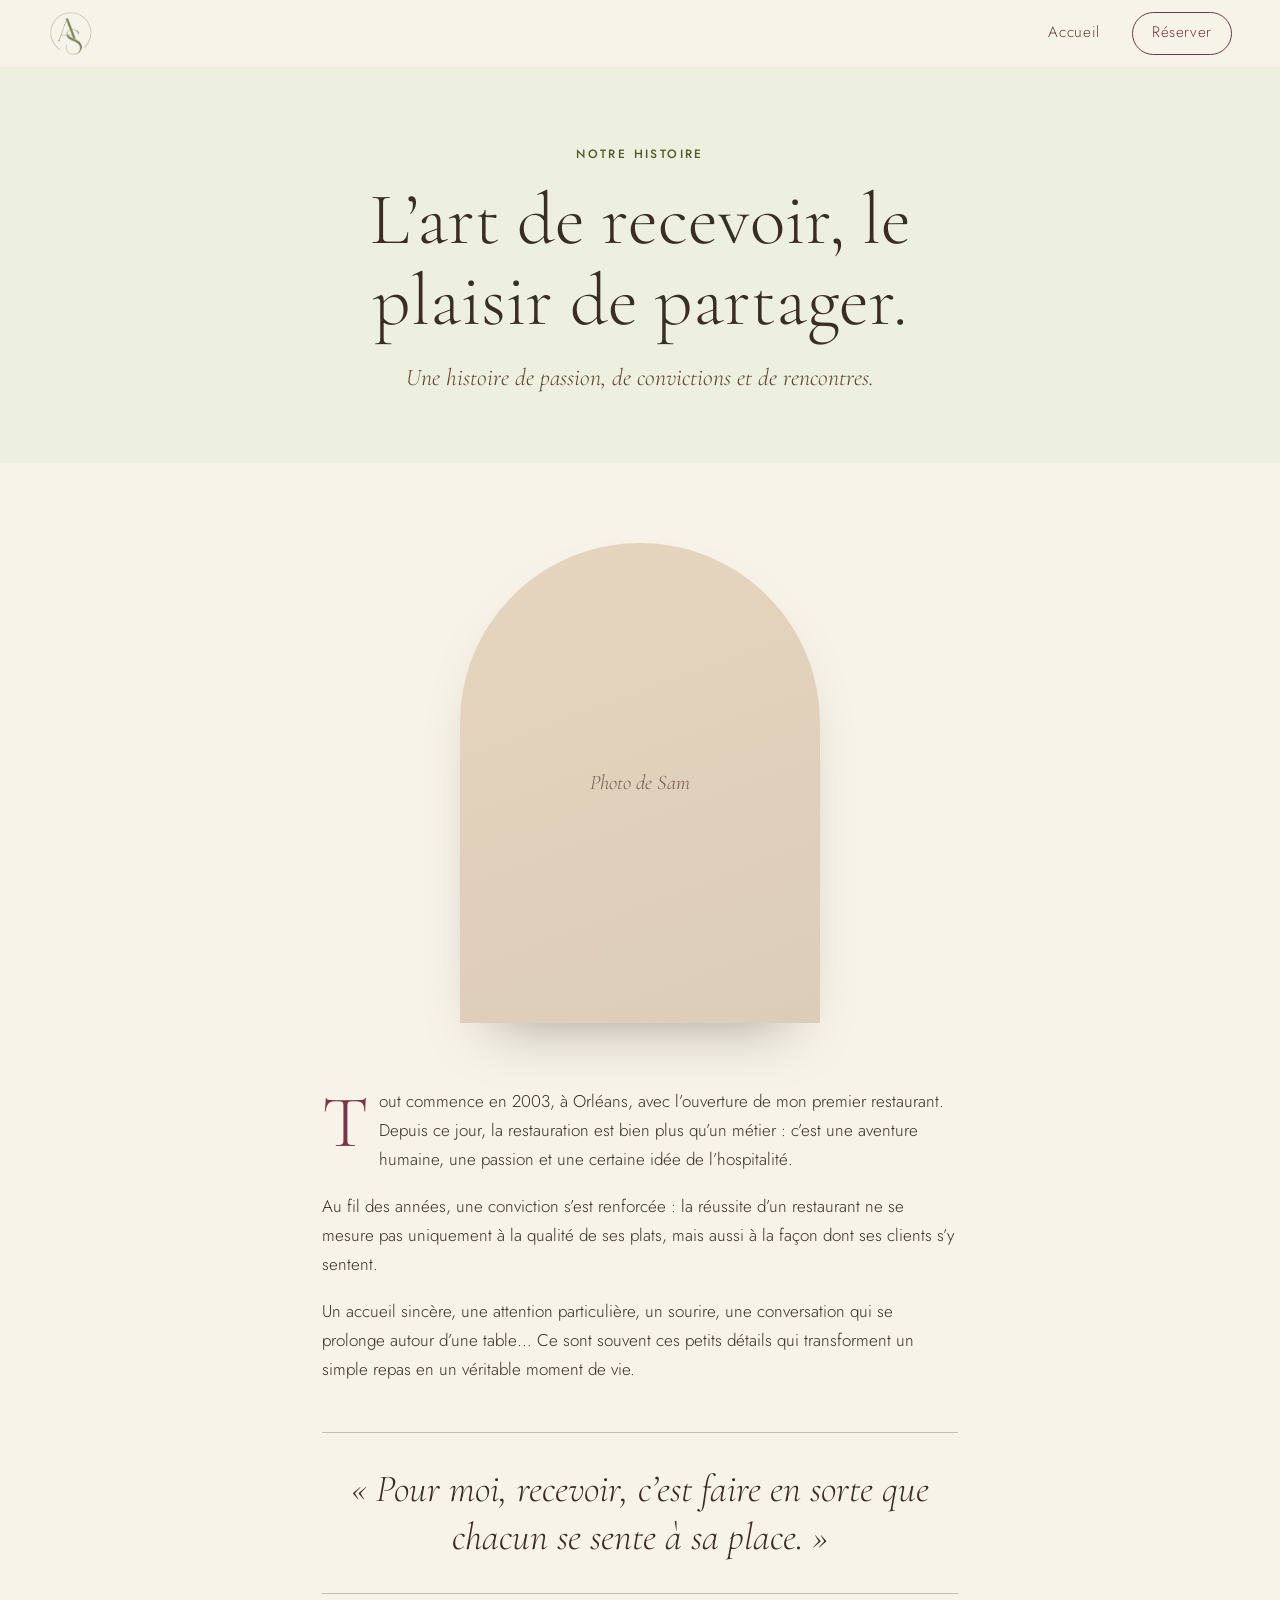
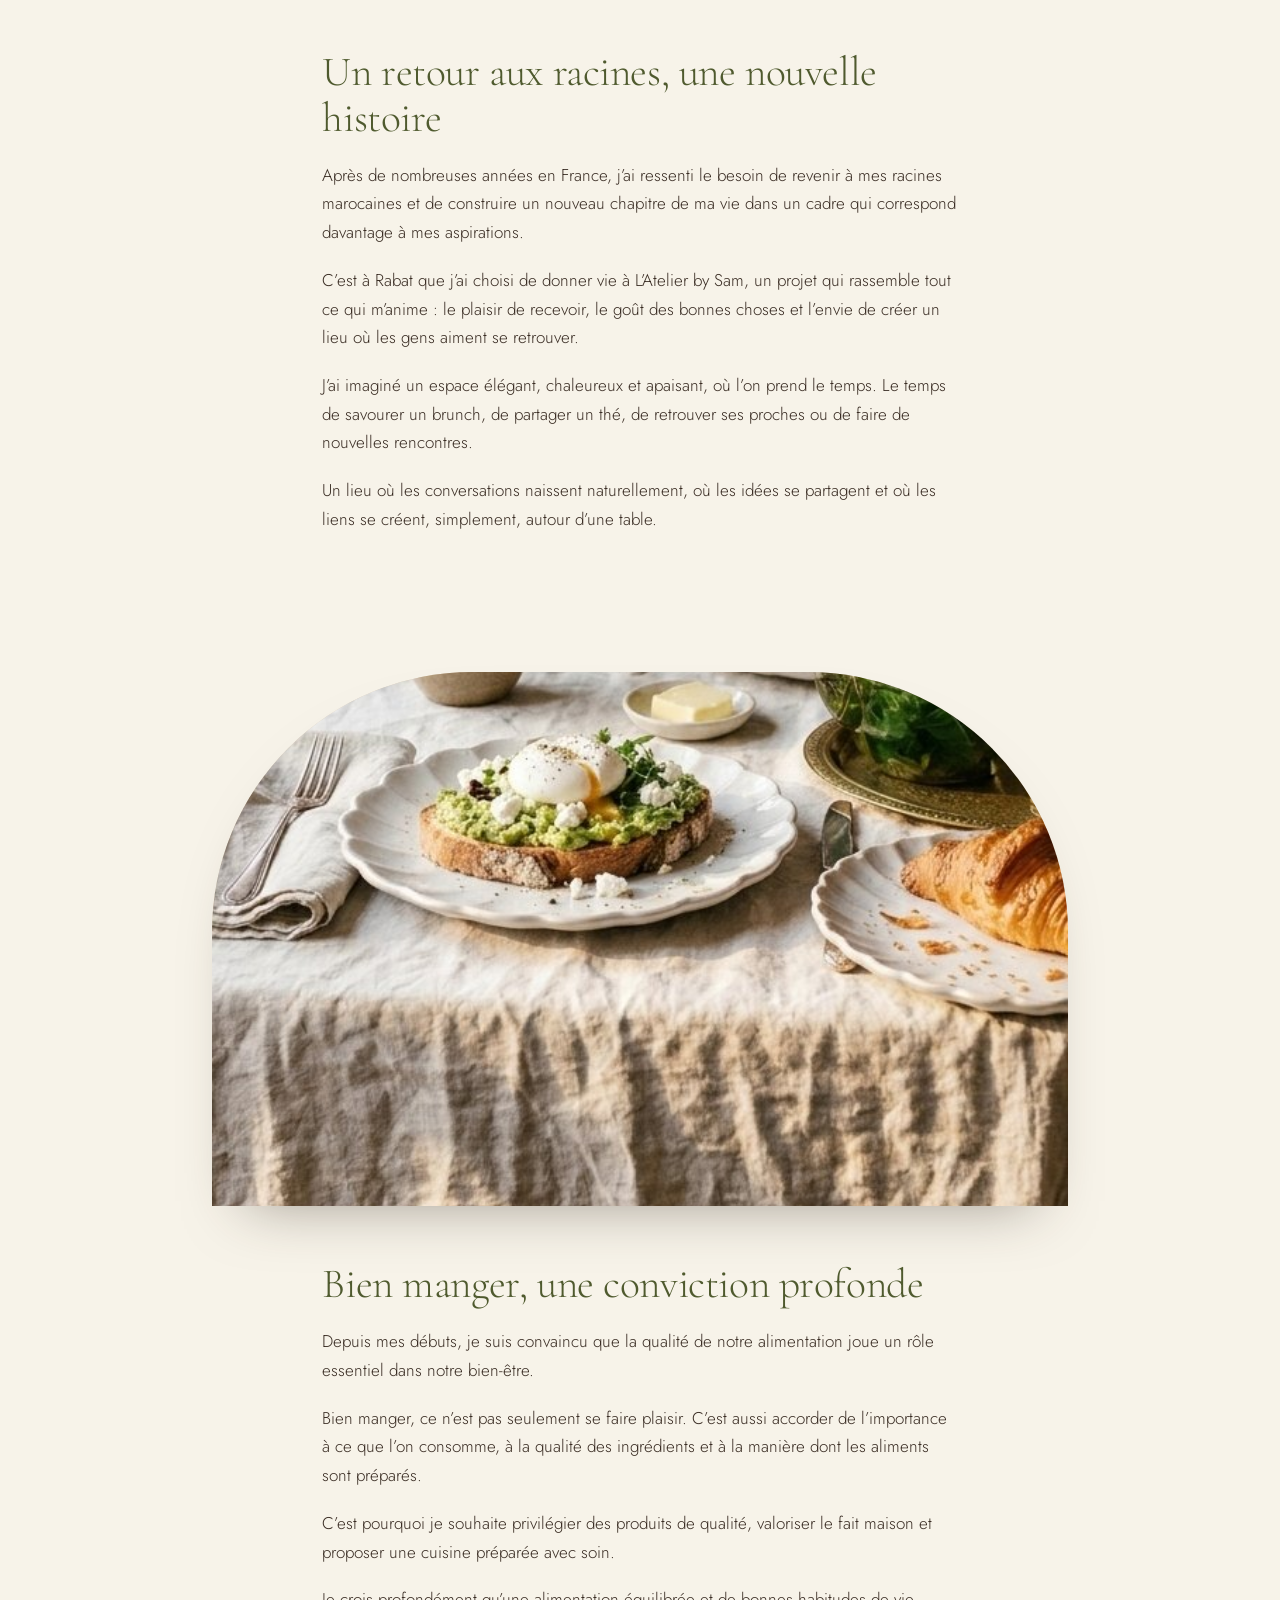
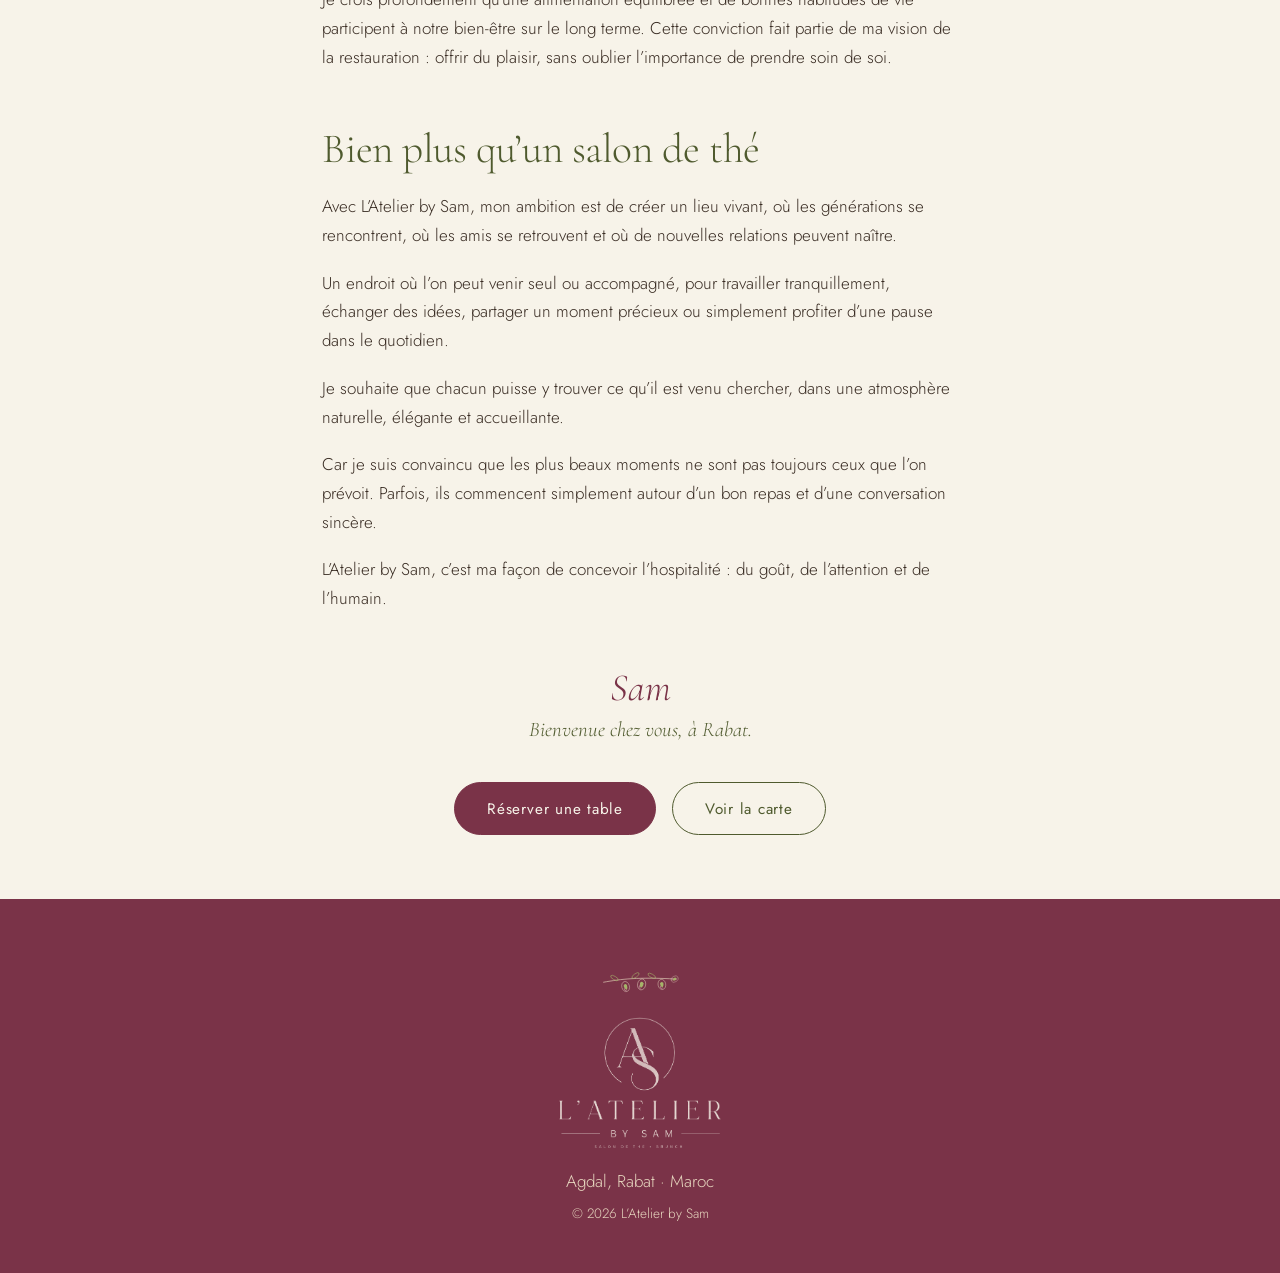
==== histoire.html @ 7dbd06d7 "Add files via upload" ====
<!DOCTYPE html>
<html lang="fr">
<head>
<meta charset="utf-8">
<meta name="viewport" content="width=device-width, initial-scale=1, viewport-fit=cover">
<meta name="theme-color" content="#F7F3E9">
<title>Notre histoire · L’Atelier by Sam, Agdal Rabat</title>
<meta name="description" content="L’histoire de Sam : de son premier restaurant à Orléans en 2003 à L’Atelier by Sam, salon de thé et brunch à Agdal, Rabat.">
<link rel="icon" href="assets/monogram.png">
<link rel="preconnect" href="https://fonts.googleapis.com">
<link rel="preconnect" href="https://fonts.gstatic.com" crossorigin>
<link href="https://fonts.googleapis.com/css2?family=Cormorant+Garamond:ital,wght@0,300;0,400;0,500;1,300;1,400&family=Jost:wght@300;400;500&display=swap" rel="stylesheet">
<link rel="stylesheet" href="css/style.css">
</head>
<body>

<header class="top">
  <a class="brand" href="index.html" aria-label="L’Atelier by Sam, accueil">
    <img src="assets/monogram.png" alt="" width="52" height="50">
  </a>
  <nav class="nav nav-simple">
    <a class="nav-back" href="index.html">Accueil</a>
    <a href="index.html#reserver" class="nav-cta">Réserver</a>
  </nav>
</header>

<main>
  <section class="h-hero">
    <p class="eyebrow">Notre histoire</p>
    <h1>L’art de recevoir, le plaisir de partager.</h1>
    <p class="lede">Une histoire de passion, de convictions et de rencontres.</p>
  </section>

  <article class="h-body">
    <figure class="sam-photo">
      <!-- Foto van Sam: upload als assets/photos/sam.jpg, dan verschijnt hij vanzelf -->
      <img src="assets/photos/sam.jpg" alt="Sam, fondateur de L’Atelier by Sam" width="600" height="800" onerror="this.remove()">
    </figure>

    <p class="drop">Tout commence en 2003, à Orléans, avec l’ouverture de mon premier restaurant. Depuis ce jour, la restauration est bien plus qu’un métier : c’est une aventure humaine, une passion et une certaine idée de l’hospitalité.</p>
    <p>Au fil des années, une conviction s’est renforcée : la réussite d’un restaurant ne se mesure pas uniquement à la qualité de ses plats, mais aussi à la façon dont ses clients s’y sentent.</p>
    <p>Un accueil sincère, une attention particulière, un sourire, une conversation qui se prolonge autour d’une table… Ce sont souvent ces petits détails qui transforment un simple repas en un véritable moment de vie.</p>

    <p class="h-pull">« Pour moi, recevoir, c’est faire en sorte que chacun se sente à sa place. »</p>

    <h2>Un retour aux racines, une nouvelle histoire</h2>
    <p>Après de nombreuses années en France, j’ai ressenti le besoin de revenir à mes racines marocaines et de construire un nouveau chapitre de ma vie dans un cadre qui correspond davantage à mes aspirations.</p>
    <p>C’est à Rabat que j’ai choisi de donner vie à L’Atelier by Sam, un projet qui rassemble tout ce qui m’anime : le plaisir de recevoir, le goût des bonnes choses et l’envie de créer un lieu où les gens aiment se retrouver.</p>
    <p>J’ai imaginé un espace élégant, chaleureux et apaisant, où l’on prend le temps. Le temps de savourer un brunch, de partager un thé, de retrouver ses proches ou de faire de nouvelles rencontres.</p>
    <p>Un lieu où les conversations naissent naturellement, où les idées se partagent et où les liens se créent, simplement, autour d’une table.</p>
  </article>

  <figure class="h-wide">
    <div class="gp-arch"><img src="assets/photos/salle.jpg" alt="La salle de L’Atelier by Sam" width="1200" height="750" loading="lazy"></div>
  </figure>

  <article class="h-body" style="padding-top:0">
    <h2 style="margin-top:0">Bien manger, une conviction profonde</h2>
    <p>Depuis mes débuts, je suis convaincu que la qualité de notre alimentation joue un rôle essentiel dans notre bien-être.</p>
    <p>Bien manger, ce n’est pas seulement se faire plaisir. C’est aussi accorder de l’importance à ce que l’on consomme, à la qualité des ingrédients et à la manière dont les aliments sont préparés.</p>
    <p>C’est pourquoi je souhaite privilégier des produits de qualité, valoriser le fait maison et proposer une cuisine préparée avec soin.</p>
    <p>Je crois profondément qu’une alimentation équilibrée et de bonnes habitudes de vie participent à notre bien-être sur le long terme. Cette conviction fait partie de ma vision de la restauration : offrir du plaisir, sans oublier l’importance de prendre soin de soi.</p>

    <h2>Bien plus qu’un salon de thé</h2>
    <p>Avec L’Atelier by Sam, mon ambition est de créer un lieu vivant, où les générations se rencontrent, où les amis se retrouvent et où de nouvelles relations peuvent naître.</p>
    <p>Un endroit où l’on peut venir seul ou accompagné, pour travailler tranquillement, échanger des idées, partager un moment précieux ou simplement profiter d’une pause dans le quotidien.</p>
    <p>Je souhaite que chacun puisse y trouver ce qu’il est venu chercher, dans une atmosphère naturelle, élégante et accueillante.</p>
    <p>Car je suis convaincu que les plus beaux moments ne sont pas toujours ceux que l’on prévoit. Parfois, ils commencent simplement autour d’un bon repas et d’une conversation sincère.</p>
    <p>L’Atelier by Sam, c’est ma façon de concevoir l’hospitalité : du goût, de l’attention et de l’humain.</p>

    <div class="h-end">
      <p class="sign">Sam</p>
      <p class="welcome">Bienvenue chez vous, à Rabat.</p>
      <div class="actions">
        <a class="btn btn-solid" href="index.html#reserver">Réserver une table</a>
        <a class="btn btn-line" href="index.html#carte">Voir la carte</a>
      </div>
    </div>
  </article>
</main>

<footer>
  <img class="spr" src="assets/deco/noten-licht.svg" alt="" aria-hidden="true" width="90" height="34">
  <img src="assets/logo-light.png" alt="L’Atelier by Sam" width="200" height="159">
  <p>Agdal, Rabat · Maroc</p>
  <p class="small">© 2026 L’Atelier by Sam</p>
</footer>

</body>
</html>
---- css/style.css ----
/* ===== Kleuren: pas hier aan zodra Sam zijn kleuren doorgeeft ===== */
:root{
  --cream:#F7F3E9;        /* achtergrond */
  --sand:#E6D5BE;         /* tweede vlak */
  --mist:#EEF0DF;         /* zachte pistache-tint (arcade, galerij) */
  --pistache:#A6B36A;     /* accent: lijnen, ringen */
  --pistache-l:#C9D1A0;
  --olive:#4F5A2E;        /* donker groen: knoppen, reservering */
  --plum:#7A3348;         /* prijzen en kleine accenten */
  --taupe:#5E4030;        /* noyer: secundaire tekst */
  --espresso:#3A2D24;     /* tekst */
  --sage:#8E9A5B;
  --line:rgba(110,122,64,.4);
  --serif:"Cormorant Garamond","Cormorant",Georgia,serif;
  --sans:"Jost","Helvetica Neue",Arial,sans-serif;
}
*{box-sizing:border-box;margin:0;padding:0}
html{scroll-behavior:smooth;scroll-padding-top:84px}
body{background:var(--cream);color:var(--espresso);font-family:var(--sans);font-weight:300;font-size:1.0625rem;line-height:1.7}
img{max-width:100%;height:auto;display:block}
a{color:inherit}
h1,h2,h3{font-family:var(--serif);font-weight:300;line-height:1.1;color:var(--espresso)}
h2{font-size:clamp(2.2rem,5vw,3.6rem);margin-bottom:1.2rem;letter-spacing:-.01em}
h3{font-size:1.9rem;font-weight:400;color:var(--olive);margin-bottom:1rem}
p{max-width:58ch}
:focus-visible{outline:2px solid var(--olive);outline-offset:3px}

/* Header */
.top{position:fixed;inset:0 0 auto 0;z-index:20;display:flex;align-items:center;justify-content:space-between;padding:.7rem clamp(1.2rem,4vw,3rem);background:rgba(247,243,233,.92);backdrop-filter:blur(8px)}
.brand{border-radius:50%;display:block}
.brand img{width:46px;height:auto}
.brand:focus-visible{outline-offset:2px}
.brand:focus:not(:focus-visible){outline:none}
.nav{display:flex;gap:2rem;align-items:center;font-size:.95rem;letter-spacing:.04em}
.nav a{text-decoration:none;padding:.3rem 0;border-bottom:1px solid transparent;transition:border-color .2s}
.nav a:hover{border-color:var(--pistache)}
.nav .nav-cta{color:var(--plum);border:1px solid var(--plum);padding:.45rem 1.2rem;border-radius:999px}
.nav .nav-cta:hover{background:var(--plum);color:var(--cream)}
.burger{display:none;background:none;border:0;width:40px;height:40px;position:relative;cursor:pointer}
.burger span{position:absolute;left:8px;right:8px;height:1px;background:var(--espresso);transition:transform .25s}
.burger span:first-child{top:15px}.burger span:last-child{top:24px}
.burger[aria-expanded="true"] span:first-child{transform:translateY(4.5px) rotate(45deg)}
.burger[aria-expanded="true"] span:last-child{transform:translateY(-4.5px) rotate(-45deg)}

/* Arch frames: échos du cercle du logo */
.arch{border-radius:999px 999px 0 0;overflow:hidden}
.ph{width:100%;height:100%;min-height:100%;background:linear-gradient(160deg,var(--sand),#DCCDB9);display:grid;place-items:center;position:relative}
.ph::after{content:attr(data-label);font-family:var(--serif);font-style:italic;color:var(--taupe);font-size:1.2rem;opacity:.8}
.arch img,.arch video,.g img{width:100%;height:100%;object-fit:cover}

/* Hero: le raam s'ouvre au scroll */
.sr{position:absolute;width:1px;height:1px;overflow:hidden;clip:rect(0 0 0 0);white-space:nowrap}
.reveal{height:260svh;position:relative}
.stick{--aw:min(44vw,520px);--ah:76svh;position:sticky;top:0;height:100svh;overflow:hidden;background:radial-gradient(circle at 50% 52%,#F5F4E6 0%,#E6EBCF 78%)}
.w{font-family:var(--serif);font-weight:300;font-size:min(24vw,40svh);line-height:1;letter-spacing:-.02em;white-space:nowrap;position:absolute;left:50%;top:50%;transform:translate(-50%,-50%)}
.w.back{color:var(--olive);z-index:1}
.w.front{color:var(--cream);z-index:2}
.gate{position:absolute;left:50%;top:50%;width:var(--aw);height:var(--ah);transform:translate(-50%,-50%);border-radius:999px 999px 0 0;overflow:hidden;z-index:2;box-shadow:0 40px 80px -40px rgba(58,45,36,.55);background:var(--sand);animation:openArch 1.5s cubic-bezier(.2,.7,.2,1) both}
.gate .g-video,.gate .g-photo,.gate .g-photo img{position:absolute;inset:0;width:100%;height:100%;object-fit:cover}
.g-photo{opacity:0}
.gate::before{content:"";position:absolute;inset:0;z-index:1;background:linear-gradient(180deg,rgba(40,30,22,.1),rgba(40,30,22,.42));pointer-events:none}
.w.front{text-shadow:0 2px 34px rgba(40,30,22,.4)}
.shade{position:absolute;inset:0;background:linear-gradient(180deg,rgba(40,30,22,.3),rgba(40,30,22,.6));opacity:0;z-index:3}
.gate-over{position:absolute;inset:0;z-index:4;display:flex;flex-direction:column;align-items:center;justify-content:center;text-align:center;color:var(--cream);opacity:0;padding:1.5rem;gap:1.2rem;pointer-events:none}
.gate-logo{width:min(250px,60vw)}
.gate-over p{font-family:var(--serif);font-size:clamp(1.3rem,2.6vw,2rem);line-height:1.3;margin:0 auto}
.gate-over .actions{justify-content:center}
.badge{position:absolute;z-index:5;width:128px;height:128px;left:calc(50% + var(--aw)/2 - 72px);top:calc(50% + var(--ah)/2 - 100px);border-radius:50%;background:var(--olive);box-shadow:0 12px 30px -12px rgba(58,45,36,.4);display:grid;place-items:center;animation:fadeIn 1s 1.2s backwards}
.badge svg{position:absolute;inset:0;width:100%;height:100%;animation:spin 28s linear infinite}
.badge text{font:400 15.5px var(--sans);letter-spacing:.12em;fill:#E6EBCB;text-transform:uppercase}
.badge img{width:44px;height:auto;position:relative}
.hint{position:absolute;z-index:5;left:clamp(1.2rem,4vw,3rem);bottom:1.4rem;max-width:none;font-size:.78rem;letter-spacing:.18em;color:var(--olive)}
.hint::after{content:"";display:block;width:1px;height:34px;background:var(--pistache);margin:.6rem 0 0 .4rem;animation:drip 2s ease-in-out infinite;transform-origin:top}
@keyframes openArch{from{clip-path:inset(100% 0 0 0)}to{clip-path:inset(0 0 0 0)}}
@keyframes fadeIn{from{opacity:0}to{opacity:1}}
@keyframes spin{to{transform:rotate(360deg)}}
@keyframes drip{0%{transform:scaleY(0)}60%{transform:scaleY(1);opacity:1}100%{transform:scaleY(1);opacity:0}}
.btn-light{background:var(--cream);color:var(--espresso);border-color:var(--cream)}
.btn-light:hover{background:transparent;color:var(--cream)}
.btn-ghost{background:transparent;color:var(--cream);border-color:rgba(247,243,233,.7)}
.btn-ghost:hover{background:var(--cream);color:var(--espresso)}
.actions{display:flex;flex-wrap:wrap;gap:1rem}
.btn{display:inline-block;font:400 .95rem var(--sans);letter-spacing:.05em;text-decoration:none;padding:.9rem 2rem;border-radius:999px;border:1px solid var(--olive);cursor:pointer;transition:background .2s,color .2s}
.btn-solid{background:var(--plum);border-color:var(--plum);color:var(--cream)}
.btn-solid:hover{background:var(--espresso);border-color:var(--espresso)}
.btn-line{background:transparent;color:var(--olive)}
.btn-line:hover{background:var(--olive);color:var(--cream)}

/* L'Atelier: l'arcade, défilement horizontal */
.arcade{position:relative}
.arcade-stick{position:sticky;top:0;height:100svh;overflow:hidden;display:flex;align-items:center;background:var(--mist)}
.ghost{position:absolute;left:2vw;top:50%;transform:translateY(-50%);font-family:var(--serif);font-weight:300;font-size:min(46vw,70svh);line-height:1;color:var(--pistache-l);opacity:.35;white-space:nowrap;z-index:0}
.track{display:flex;align-items:center;gap:clamp(2rem,6vw,6rem);padding:0 clamp(1.5rem,8vw,8rem);position:relative;z-index:1;will-change:transform}
.pan{flex:none}
.intro{width:min(520px,82vw)}
.intro p+p{margin-top:1rem}
.a{margin:0;transform:translateY(var(--dy,0))}
.frame{position:relative;width:var(--w);height:var(--h);border-radius:999px 999px 0 0;overflow:hidden;background:var(--sand);box-shadow:0 30px 60px -35px rgba(58,45,36,.5)}
.frame img,.frame video{position:absolute;top:0;left:-10%;width:120%;height:100%;object-fit:cover;transform:translateX(var(--px,0px))}
.a figcaption{font-family:var(--serif);font-style:italic;font-weight:300;font-size:clamp(1.8rem,3vw,2.6rem);color:var(--olive);margin-top:.7rem}
.a1{--w:min(300px,64vw);--h:58svh;--dy:2svh}
.a2{--w:min(280px,62vw);--h:50svh;--dy:-6svh}
.a3{--w:min(320px,66vw);--h:62svh;--dy:4svh}
.a4{--w:min(270px,60vw);--h:54svh;--dy:-3svh}
.a5{--w:min(300px,64vw);--h:60svh;--dy:5svh}
.outro{width:min(380px,70vw);padding-right:4vw}
.outro .big{font-family:var(--serif);font-weight:300;font-size:clamp(3rem,7vw,6rem);line-height:1;margin-bottom:1.5rem}
.prog{position:absolute;bottom:1.6rem;left:50%;width:140px;height:1px;background:var(--line);transform:translateX(-50%);z-index:2}
.prog i{display:block;height:1px;background:var(--olive);transform-origin:0 0;transform:scaleX(0)}
@media (prefers-reduced-motion:reduce){.arcade{height:auto!important}.arcade-stick{position:relative;height:auto;overflow-x:auto;padding:4rem 0}.ghost{display:none}.track{transform:none!important}}

/* Carte: harmonica d'arches */
.carte{background:var(--sand);padding:6rem clamp(1rem,5vw,5rem);text-align:center}
.carte h2{margin-bottom:.4rem}
.carte-sub{margin:0 auto 2.5rem;color:var(--olive);font-style:italic;font-family:var(--serif);font-size:1.2rem}
.acc-row{display:flex;gap:clamp(.6rem,1.4vw,1.2rem);height:min(86svh,780px);min-height:620px;max-width:1300px;margin:0 auto;text-align:left}
.acc{position:relative;flex:1 1 0;min-width:0;border-radius:999px 999px 0 0;overflow:hidden;background:var(--pistache);transition:flex-grow .7s cubic-bezier(.3,.7,.2,1),border-radius .7s cubic-bezier(.3,.7,.2,1)}
.acc.open{flex-grow:6;border-radius:260px 260px 0 0}
.acc-pic{position:absolute;left:0;right:0;top:0;height:100%;background-size:cover;background-position:center;transition:height .7s cubic-bezier(.3,.7,.2,1)}
.acc-pic::after{content:"";position:absolute;inset:0;background:linear-gradient(180deg,rgba(40,30,22,.1),rgba(40,30,22,.55))}
.acc.open .acc-pic{height:260px}
.acc-h{position:absolute;inset:0;z-index:2;width:100%;height:100%;background:none;border:0;cursor:pointer;color:var(--cream);font:italic 300 clamp(1.5rem,2.2vw,2.1rem) var(--serif);display:flex;align-items:flex-end;justify-content:center;padding-bottom:2rem}
.acc-h span{writing-mode:vertical-rl;transform:rotate(180deg);white-space:nowrap}
.acc.open .acc-h{height:260px;align-items:flex-end;padding-bottom:1.2rem}
.acc.open .acc-h span{writing-mode:horizontal-tb;transform:none}
.acc-body{position:absolute;left:0;right:0;top:260px;bottom:0;background:var(--cream);opacity:0;visibility:hidden;overflow-y:auto;scrollbar-width:thin;scrollbar-color:var(--line) transparent;padding:.4rem clamp(1.2rem,3vw,2.6rem) 2.5rem;-webkit-mask-image:linear-gradient(#000 calc(100% - 32px),transparent);mask-image:linear-gradient(#000 calc(100% - 32px),transparent);transition:opacity .4s .35s}
.acc.open .acc-body{opacity:1;visibility:visible}
.acc-body ul{list-style:none}
.acc-body>ul>li{padding:.75rem 0;border-bottom:1px solid var(--line)}
.row{display:flex;justify-content:space-between;gap:1.5rem;align-items:baseline}
.dish{font-family:var(--serif);font-size:1.3rem;font-weight:500;line-height:1.2}
.desc{font-size:.9rem;color:var(--taupe);margin-top:.2rem;max-width:none}
.sizes{margin-top:.4rem;font-size:.92rem}
.sizes li{display:flex;justify-content:space-between;gap:1rem;padding:.12rem 0;color:var(--taupe)}
.sizes small{opacity:.8}
.price{white-space:nowrap;font-family:var(--serif);font-size:1.2rem;color:var(--plum)}
@media (max-width:800px){
  /* Menu mobiel: categorieknoppen + één lijst, de pagina scrolt */
  .carte{padding:4.5rem 1rem 4rem}
  .carte-sub .d{display:none}.carte-sub .m{display:inline}
  .acc-row{display:block;height:auto;min-height:0;scroll-margin-top:130px}
  .acc{display:none;height:auto;transition:none}
  .acc.open{display:block;height:auto;border-radius:999px 999px 0 0;background:var(--cream)}
  .acc-pic,.acc.open .acc-pic{position:relative;height:230px;transition:none}
  .acc-h,.acc.open .acc-h{height:230px;pointer-events:none}
  .acc-body,.acc.open .acc-body{position:static;opacity:1;visibility:visible;overflow:visible;-webkit-mask-image:none;mask-image:none;padding:.4rem 1.4rem 2.2rem;transition:none}
  .dish{font-size:1.25rem}
  /* Actiebalk */
  footer{padding-bottom:6.5rem}
}

/* Galerie */
.galerie{background:var(--mist);display:grid;grid-template-columns:1fr 1.25fr 1fr;align-items:end;gap:clamp(1rem,3vw,2.6rem);max-width:none;padding:6rem clamp(1.2rem,12vw,14rem)}
.gp{margin:0}
.gp-arch{aspect-ratio:3/4;border-radius:999px 999px 0 0;overflow:hidden;background:var(--sand);box-shadow:0 30px 60px -35px rgba(58,45,36,.5)}
.gp-arch img{width:100%;height:100%;object-fit:cover}
.gp figcaption{text-align:center;font-family:var(--serif);font-style:italic;font-size:1.5rem;color:var(--plum);margin-top:.8rem}

/* Réserver + infos */
.reserver{background:var(--mist);color:var(--espresso);padding:6rem clamp(1.2rem,6vw,6rem)}
.resa-wrap{max-width:1100px;margin:0 auto}
.resa-stage{background:var(--olive);border-radius:50% 50% 44px 44px / 150px 150px 44px 44px;padding:20px}
.resa-card{background:var(--cream);color:var(--espresso);border-radius:50% 50% 28px 28px / 130px 130px 28px 28px;overflow:hidden;text-align:left}
.resa-head{padding:2.2rem 1rem 0;text-align:center}
.resa-card h2{font-size:2.1rem;color:var(--olive);margin-bottom:.1rem}
.resa-sub{max-width:none;font-family:var(--serif);font-style:italic;font-size:1.15rem;color:var(--taupe);margin:0 0 1.5rem}
.resa-col{min-width:0}
.resa-grid{display:grid;grid-template-columns:minmax(0,1.15fr) minmax(0,1fr);gap:2.6rem;padding:0 clamp(1.6rem,4vw,3.2rem) 2.2rem}
.resa-card fieldset{border:0;margin:0 0 1.1rem;min-width:0}
.resa-card legend{font-size:.72rem;letter-spacing:.16em;text-transform:uppercase;color:var(--olive);font-weight:500;margin-bottom:.5rem;padding:0}
.chipset{display:flex;flex-wrap:wrap;gap:.45rem}
.chipset button,.days button,.slots button{font:400 .95rem var(--sans);color:var(--espresso);background:#fff9;border:1px solid var(--line);cursor:pointer;transition:background .2s,color .2s,border-color .2s,transform .15s}
.chipset button:hover,.days button:hover,.slots button:hover{border-color:var(--olive)}
.chipset button:active,.days button:active,.slots button:active{transform:scale(.96)}
.chipset button[aria-pressed="true"],.days button[aria-pressed="true"],.slots button[aria-pressed="true"]{background:var(--olive);color:var(--cream);border-color:var(--olive)}
.pers button{width:2.7rem;height:2.7rem;padding:0;border-radius:50%;text-align:center}
.days{display:grid;grid-template-columns:repeat(3,1fr);gap:.45rem}
.days button{display:flex;flex-direction:column;align-items:center;justify-content:center;gap:0;padding:.38rem .3rem;border-radius:14px;line-height:1.2}
.days small{font-size:.68rem;letter-spacing:.08em;text-transform:uppercase;opacity:.75}
.days b{font:500 1.1rem var(--serif)}
.slots{display:grid;gap:.75rem}
.sg-t{max-width:none;font-family:var(--serif);font-style:italic;font-size:1.05rem;color:var(--taupe);margin-bottom:.25rem;line-height:1.2}
.sg-row{display:grid;grid-template-columns:repeat(auto-fill,minmax(4.1rem,1fr));gap:.4rem}
.slots button{padding:.4rem 0;border-radius:11px;text-align:center;font-size:.92rem}
.slots-empty{max-width:none;font-family:var(--serif);font-style:italic;font-size:1.15rem;color:var(--plum);padding:.4rem 0}
.date-more{margin-top:.6rem;font:300 1rem var(--sans);color:var(--espresso);background:#fff9;border:1px solid var(--line);border-radius:999px;padding:.45rem 1rem}
.resa-photo{height:150px;border-radius:50% 50% 16px 16px / 90px 90px 16px 16px;overflow:hidden;background:var(--sand);margin-bottom:1.1rem}
.resa-photo img{width:100%;height:100%;object-fit:cover;object-position:50% 68%}
.fld{display:flex;flex-direction:column;gap:.3rem;font-size:.72rem;letter-spacing:.16em;text-transform:uppercase;color:var(--olive);font-weight:500;margin-bottom:.85rem}
.fld small{text-transform:none;letter-spacing:0;opacity:.7;font-weight:300}
.fld input{background:var(--mist);border:1px solid transparent;color:var(--espresso);font:300 1rem var(--sans);letter-spacing:0;text-transform:none;padding:.65rem .95rem;border-radius:14px}
.fld input::placeholder{color:var(--taupe);opacity:.55}
.fld input:focus{outline:none;border-color:var(--olive);background:#fff}
.recap{max-width:none;text-align:center;font-family:var(--serif);font-style:italic;font-size:1.2rem;color:var(--taupe);border-top:1px solid var(--line);border-bottom:1px solid var(--line);padding:.55rem 0;margin:1rem 0 .9rem}
.recap.ok{color:var(--olive)}
.recap.warn{color:var(--plum)}
.resa-card .btn{display:block;width:100%;text-align:center}
.resa-info{margin-top:4rem;display:grid;grid-template-columns:repeat(3,1fr);gap:1.5rem 3rem;align-items:start}
.resa-info h2{grid-column:1/-1;color:var(--olive);font-size:clamp(2rem,3.6vw,2.7rem);margin-bottom:0}
.resa-info h3{color:var(--plum);font-size:1.4rem;margin:0 0 .4rem}
.resa-info p{color:var(--espresso);margin:0 0 .3rem}
.resa-info .lead{font-size:1.1rem}
.pills{display:flex;flex-wrap:wrap;gap:.6rem}
.pill{text-decoration:none;color:var(--olive);border:1px solid var(--olive);border-radius:999px;padding:.55rem 1.2rem;font-size:.95rem;transition:background .2s,color .2s}
.pill:hover{background:var(--olive);color:var(--cream)}

/* Footer */
footer{text-align:center;padding:4rem 1.2rem 3rem;background:var(--plum);color:var(--cream)}
footer img{margin:0 auto 1rem;width:170px}
footer img.spr{width:80px;margin-bottom:1.4rem}
footer p{margin:0 auto;color:var(--sand)}
.small{font-size:.85rem;margin-top:.4rem}

/* Hero: décor desktop (rings, ombres, zellige, menu) */
.deco{position:absolute;inset:0;z-index:0;pointer-events:none}
.deco .pattern{position:absolute;inset:0;opacity:.28;background-image:url("data:image/svg+xml,%3Csvg xmlns='http://www.w3.org/2000/svg' width='96' height='96' viewBox='0 0 96 96'%3E%3Cg fill='none' stroke='%238E9A5B' stroke-width='1'%3E%3Crect x='24' y='24' width='48' height='48'/%3E%3Crect x='24' y='24' width='48' height='48' transform='rotate(45 48 48)'/%3E%3Ccircle cx='48' cy='48' r='6'/%3E%3C/g%3E%3C/svg%3E");-webkit-mask-image:radial-gradient(ellipse at center,transparent 28%,#000 90%);mask-image:radial-gradient(ellipse at center,transparent 28%,#000 90%)}
.deco .palm{position:absolute;left:-60px;top:-50px;width:48vw;max-width:720px;opacity:.08;transform-origin:0 0;animation:sway 11s ease-in-out infinite alternate}
@keyframes sway{from{transform:rotate(-1.8deg)}to{transform:rotate(1.8deg)}}
.rings{position:absolute;left:50%;top:50%;width:130svh;height:130svh;transform:translate(-50%,-50%)}
.rings svg{width:100%;height:100%;overflow:visible}
.rings circle{fill:none;stroke:var(--pistache);stroke-width:1.2;transform-origin:500px 500px}
.rings .r1{opacity:.75}
.rings .r2{opacity:.65;stroke-dasharray:1200 1190;animation:spin 120s linear infinite}
.rings .r3{opacity:.45;stroke-dasharray:6 14;animation:spin 200s linear infinite reverse}
.side-l{position:absolute;left:clamp(1.4rem,4vw,4rem);top:50%;writing-mode:vertical-rl;transform:translateY(-50%) rotate(180deg);font-family:var(--serif);font-style:italic;font-size:1.35rem;line-height:1.6;color:var(--olive);max-width:none;letter-spacing:.04em}
.side-r{position:absolute;right:clamp(1.4rem,4vw,4rem);top:50%;transform:translateY(-50%);width:min(250px,17vw);color:var(--espresso)}
.side-r h2{font-size:2.1rem;color:var(--olive);margin-bottom:.6rem}
.side-r ul{list-style:none}
.side-r li{padding:.9rem 0;border-top:1px solid var(--line)}
.side-r b{display:block;font-family:var(--serif);font-size:1.35rem;font-weight:500;line-height:1.2}
.side-r span{display:block;font-size:.82rem;line-height:1.5;color:var(--taupe);margin-top:.2rem}
.side-r a{display:inline-block;margin-top:1rem;font-size:.9rem;color:var(--taupe);border-bottom:1px solid var(--line);pointer-events:auto;text-decoration:none}
.side-r a:hover{border-color:var(--taupe)}
@media (max-width:1150px){.side-l,.side-r{display:none}}
@media (max-width:800px){.deco{display:none}}
@media (prefers-reduced-motion:reduce){.deco *{animation:none!important}}

/* Mouvement: une seule entrée, au chargement */
@keyframes rise{from{opacity:0;transform:translateY(14px)}to{opacity:1;transform:none}}
@media (prefers-reduced-motion:reduce){.badge svg{animation:none!important}*{animation:none!important;transition:none!important;scroll-behavior:auto!important}}

/* Mobile */
@media (max-width:800px){
  .burger{display:block}
  .nav{position:fixed;inset:64px 0 auto 0;flex-direction:column;gap:1.2rem;padding:2rem;background:var(--cream);border-bottom:1px solid var(--line);transform:translateY(-130%);transition:transform .3s;visibility:hidden}
  .nav.open{transform:none;visibility:visible}
  /* L'Atelier mobile: pile de cartes */
  /* L'Atelier mobile: gewone scroll, bogen verschijnen */
  .ghost,.prog{display:none}
  .arcade{height:auto!important}
  .arcade-stick{position:static;height:auto;display:block;overflow:visible;padding:4.5rem 1.4rem 3rem}
  .track{display:flex;flex-direction:column;align-items:center;gap:3rem;padding:0;transform:none!important}
  .pan{width:100%}
  .intro{text-align:center}.intro p{margin-inline:auto}
  .intro p+p{display:none}
  .a{transform:none;margin:0}
  .a .frame{width:min(78vw,340px);height:auto;aspect-ratio:3/4;margin:0 auto}
  .a figcaption{text-align:center}
  .outro{text-align:center;padding:0}
  .js .pan{opacity:0;transform:translateY(28px);transition:opacity .8s,transform .8s cubic-bezier(.3,.7,.2,1)}
  .js .pan.in{opacity:1;transform:none}
  .stick{--aw:74vw;--ah:70svh}
  .w{font-size:25vw}
  .w.back{display:none}
  .reveal{height:240svh}
  .badge{width:100px;height:100px;left:calc(50% + var(--aw)/2 - 66px);top:calc(50% + var(--ah)/2 - 70px)}
  .badge img{width:34px}
  .menu-list{columns:1}
  .galerie{grid-template-columns:1fr;justify-items:center;gap:2.4rem;padding:4rem 1.4rem}
  .gp{width:min(78vw,320px)}
  .gp-mid{width:min(84vw,350px)}
  .reserver{padding:3.5rem 1rem}
  .resa-stage{border-radius:50% 50% 30px 30px / 120px 120px 30px 30px;padding:12px}
  .resa-card{border-radius:50% 50% 20px 20px / 108px 108px 20px 20px}
  .resa-head{padding-top:2.4rem}
  .resa-card h2{font-size:1.7rem}
  .resa-sub{font-size:1.05rem;margin-bottom:1.1rem}
  .resa-grid{grid-template-columns:minmax(0,1fr);gap:0;padding:0 1.1rem 1.8rem}
  .resa-photo{display:none}
  .slots{gap:.55rem}
  .sg-row{display:flex;overflow-x:auto;gap:.4rem;margin:0 -1.1rem;padding:0 1.1rem;scrollbar-width:none}
  .sg-row::-webkit-scrollbar{display:none}
  .slots button{flex:none;min-width:4.4rem}
  .days{display:flex;overflow-x:auto;gap:.45rem;margin:0 -1.1rem;padding:0 1.1rem;scrollbar-width:none}
  .days::-webkit-scrollbar{display:none}
  .days button{flex:none;min-width:6.4rem}
  .pers{flex-wrap:nowrap;justify-content:space-between;gap:.3rem}
  .pers button{width:2.4rem;height:2.4rem}
  .resa-info{grid-template-columns:1fr;margin-top:3rem;gap:1.4rem}
}

/* Categorieknoppen (alleen mobiel zichtbaar) */
.chips{display:flex;position:sticky;top:64px;z-index:5;gap:.5rem;overflow-x:auto;scrollbar-width:none;margin:0 -1rem 1.2rem;padding:.7rem 1rem;background:rgba(232,224,204,.94);backdrop-filter:blur(8px)}
.chips::-webkit-scrollbar{display:none}
.chips button{flex:none;font:400 .92rem var(--sans);color:var(--espresso);background:transparent;border:1px solid var(--line);border-radius:999px;padding:.55rem 1rem;cursor:pointer}
.chips button[aria-selected="true"]{background:var(--olive);color:var(--cream);border-color:var(--olive)}

/* Vaste actiebalk (alleen mobiel) */
.bar{display:grid;grid-template-columns:repeat(3,1fr);gap:.5rem;position:fixed;left:0;right:0;bottom:0;z-index:30;padding:.5rem .7rem calc(.5rem + env(safe-area-inset-bottom));background:rgba(247,243,233,.95);backdrop-filter:blur(10px);border-top:1px solid var(--line);transform:translateY(110%);transition:transform .35s}
.bar.show{transform:none}
.bar a{text-align:center;text-decoration:none;font:400 .92rem var(--sans);padding:.7rem .2rem;border-radius:999px;border:1px solid var(--line)}
.bar a.main{background:var(--plum);color:var(--cream);border-color:var(--plum)}

@media (min-width:801px){.chips,.bar{display:none}.carte-sub .m{display:none}}

/* Kaart: zoete categorie in prune */
.acc:nth-child(5) .acc-pic::after{background:linear-gradient(180deg,rgba(122,51,72,.25),rgba(122,51,72,.72))}

/* Decoratie: pistachetakjes, discreet */
.spr{display:block;width:100px;height:auto;margin:0 auto .5rem}
.spr-l{margin:0 0 -.9rem;width:84px;grid-column:1/-1}
.galerie{position:relative}
@media (min-width:1000px){
  .galerie::before,.galerie::after{content:"";position:absolute;bottom:9.5rem;width:52px;height:210px;background:url(../assets/deco/tak.svg) center bottom/contain no-repeat;opacity:.85;pointer-events:none}
  .galerie::before{left:calc(clamp(1.2rem,12vw,14rem) - 82px)}
  .galerie::after{right:calc(clamp(1.2rem,12vw,14rem) - 82px);transform:scaleX(-1)}
}

/* Le mot de Sam (homepage) + Notre histoire (histoire.html) */
.eyebrow{font-size:.75rem;letter-spacing:.2em;text-transform:uppercase;color:var(--olive);font-weight:500;margin-bottom:1rem}
.sam{background:var(--cream);padding:7rem clamp(1.2rem,6vw,6rem)}
.sam-wrap{max-width:1100px;margin:0 auto;display:grid;grid-template-columns:minmax(0,.85fr) minmax(0,1fr);gap:clamp(2.5rem,6vw,6rem);align-items:center}
.sam-photo{margin:0;position:relative;aspect-ratio:3/4;border-radius:999px 999px 0 0;overflow:hidden;background:linear-gradient(160deg,var(--sand),#DCCDB9);box-shadow:0 30px 60px -35px rgba(58,45,36,.5)}
.sam-photo::after{content:"Photo de Sam";position:absolute;inset:0;display:grid;place-items:center;font-family:var(--serif);font-style:italic;font-size:1.3rem;color:var(--taupe);opacity:.8}
.sam-photo img{position:relative;z-index:1;width:100%;height:100%;object-fit:cover}
.sam-quote{font-family:var(--serif);font-weight:300;font-style:italic;font-size:clamp(1.8rem,3.4vw,2.7rem);line-height:1.2;color:var(--espresso);margin-bottom:1.6rem;max-width:22ch}
.sam-text p+p{margin-top:1rem}
.sign{font-family:var(--serif);font-style:italic;font-size:2.4rem;line-height:1;color:var(--plum);margin:1.4rem 0 1.8rem!important}
@media (max-width:800px){
  .sam{padding:4.5rem 1.4rem}
  .sam-wrap{grid-template-columns:1fr;gap:2.4rem;text-align:center}
  .sam-photo{width:min(74vw,320px);margin:0 auto}
  .sam-quote,.sam-text p{margin-inline:auto}
}

/* histoire.html */
.nav-simple .nav-back{color:var(--taupe)}
@media (max-width:800px){.nav.nav-simple{position:static;flex-direction:row;gap:1rem;padding:0;background:none;border:0;transform:none;visibility:visible}}
.h-hero{padding:9rem clamp(1.2rem,6vw,6rem) 4rem;text-align:center;background:var(--mist)}
.h-hero h1{font-size:clamp(2.6rem,6vw,4.6rem);margin:0 auto 1rem;max-width:16ch}
.h-hero .lede{margin:0 auto;font-family:var(--serif);font-style:italic;font-size:clamp(1.2rem,2.2vw,1.5rem);color:var(--taupe)}
.h-body{max-width:680px;margin:0 auto;padding:5rem 1.4rem 4rem}
.h-body .sam-photo{width:min(78vw,360px);margin:0 auto 4rem}
.h-body h2{font-size:clamp(1.9rem,3.6vw,2.6rem);color:var(--olive);margin:3.5rem 0 1.2rem}
.h-body p{margin-bottom:1.15rem;max-width:none}
.h-body .drop::first-letter{float:left;font-family:var(--serif);font-size:4.6rem;line-height:.82;color:var(--plum);padding:.35rem .6rem 0 0}
.h-pull{font-family:var(--serif);font-style:italic;font-weight:300;font-size:clamp(1.7rem,3.4vw,2.4rem);line-height:1.25;text-align:center;color:var(--espresso);border-top:1px solid var(--line);border-bottom:1px solid var(--line);padding:2rem 0;margin:3rem 0}
.h-wide{margin:3.5rem auto;max-width:900px;padding:0 1.4rem}
.h-wide .gp-arch{aspect-ratio:16/10;border-radius:260px 260px 0 0}
.h-end{text-align:center;margin-top:3.5rem}
.h-end .sign{margin:0 0 .3rem!important}
.h-end .welcome{margin:0 auto 2.2rem;font-family:var(--serif);font-style:italic;font-size:1.3rem;color:var(--olive)}
.h-end .actions{justify-content:center}
@media (max-width:800px){.h-hero{padding:7.5rem 1.4rem 3rem}.h-wide .gp-arch{border-radius:140px 140px 0 0}}
.h-hero .eyebrow{margin-inline:auto}
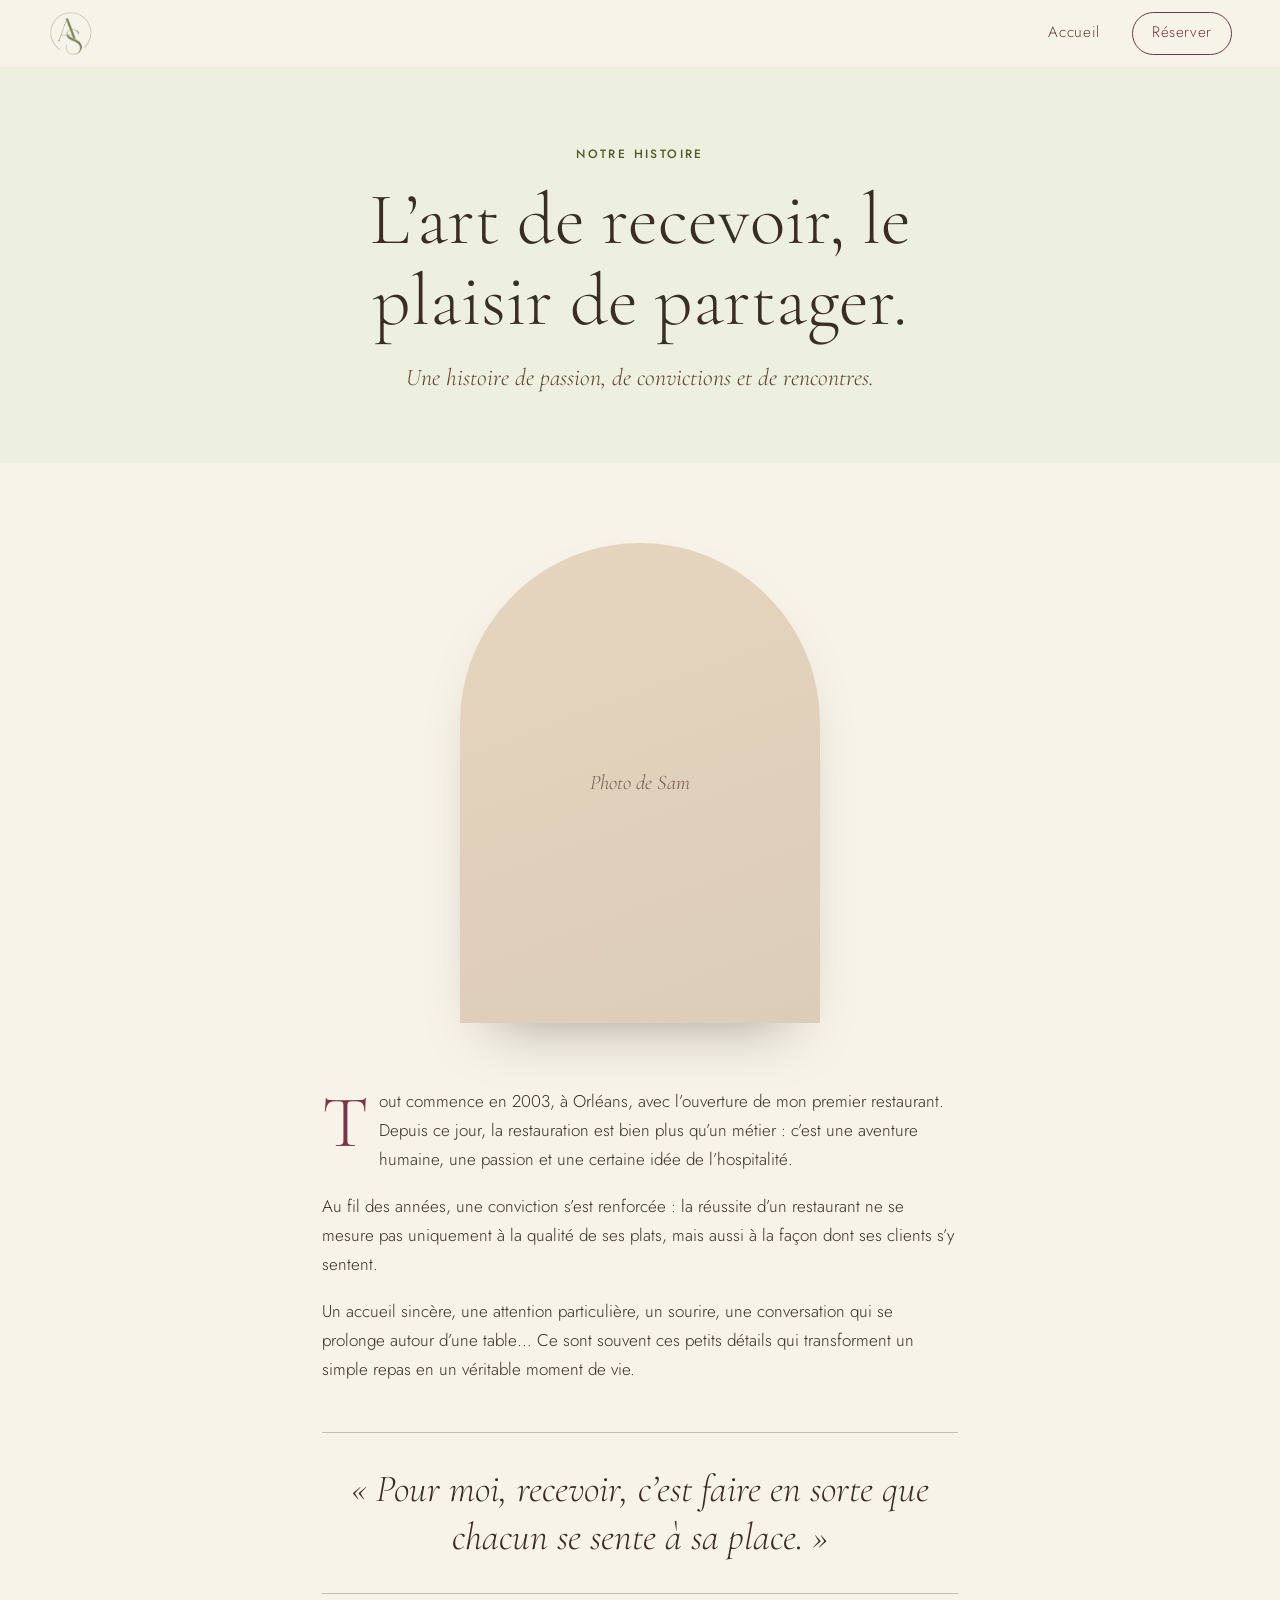
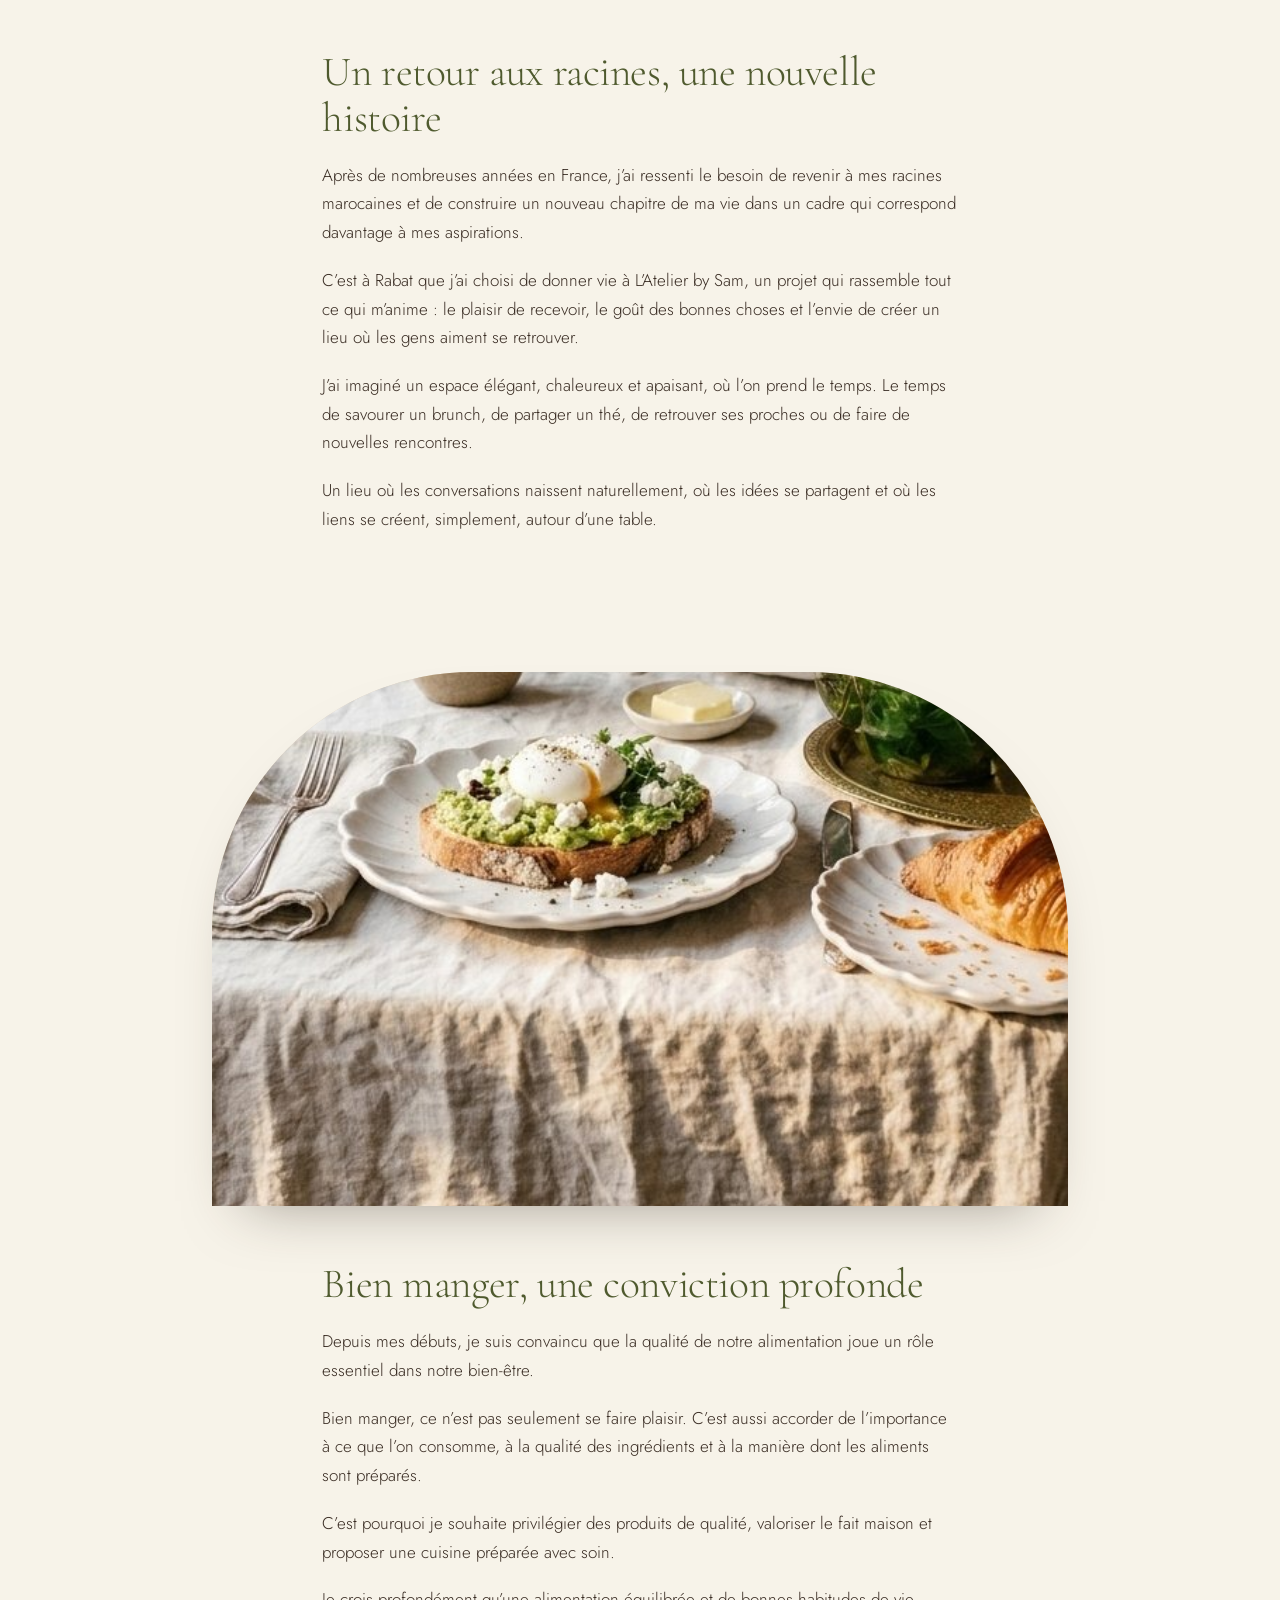
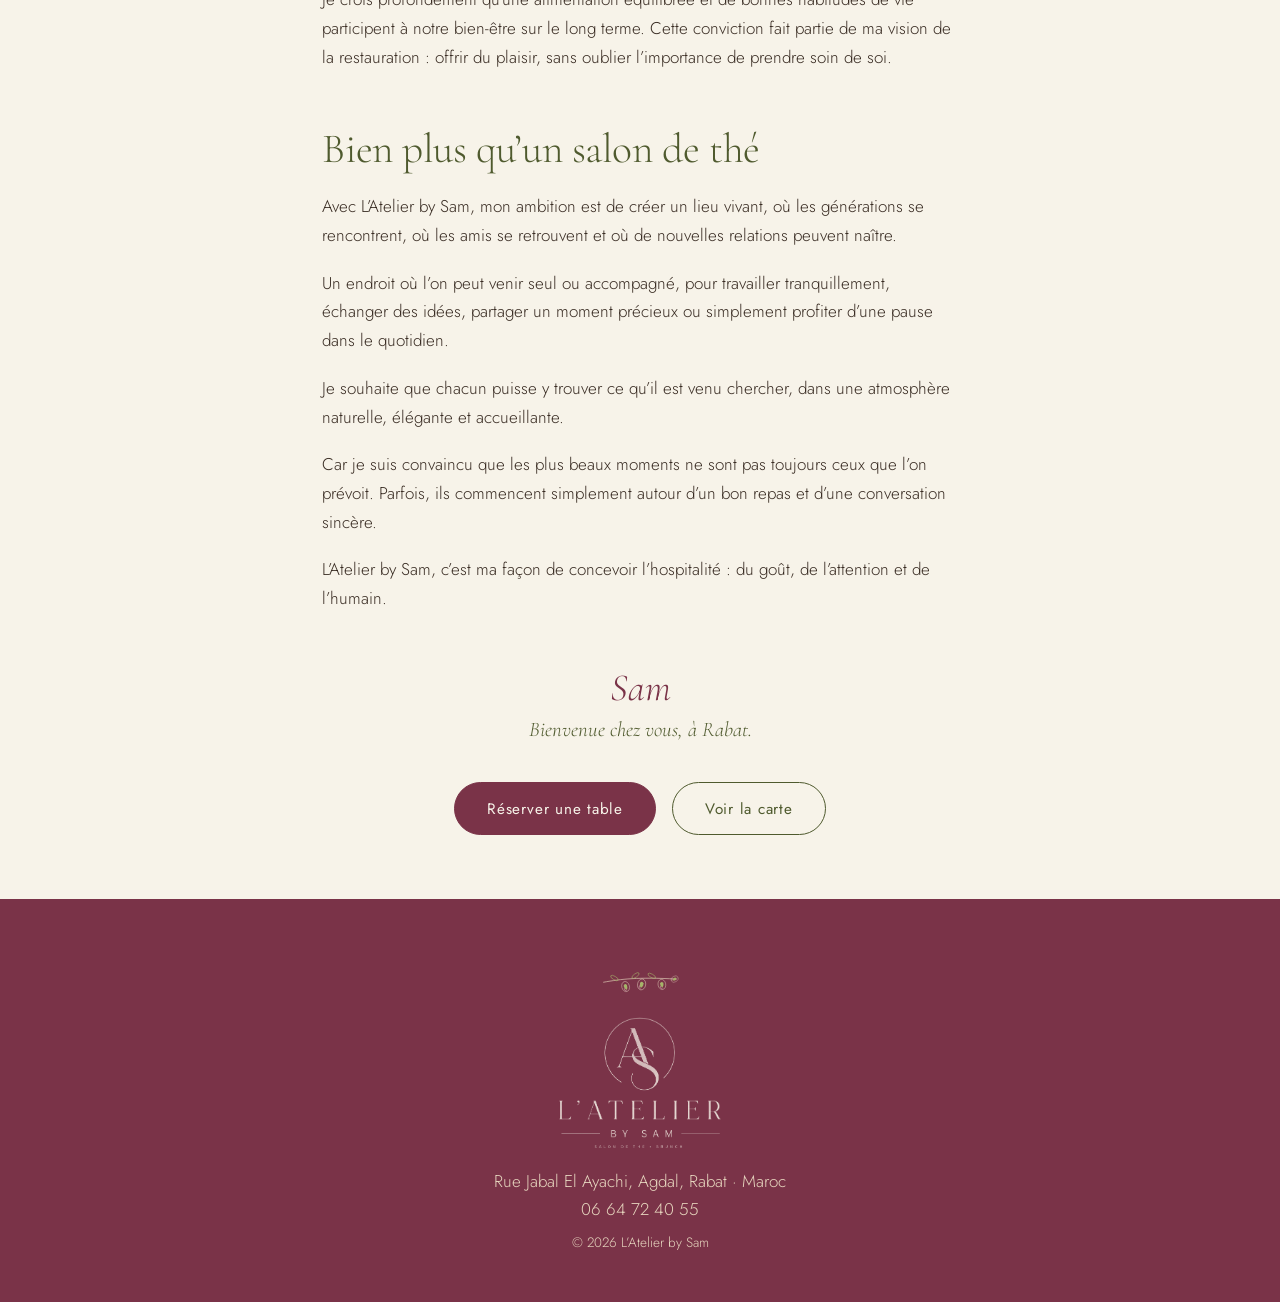
==== commit 5e2547c5: "Add files via upload" ====
--- a/histoire.html
+++ b/histoire.html
@@ -82,7 +82,8 @@
 <footer>
   <img class="spr" src="assets/deco/noten-licht.svg" alt="" aria-hidden="true" width="90" height="34">
   <img src="assets/logo-light.png" alt="L’Atelier by Sam" width="200" height="159">
-  <p>Agdal, Rabat · Maroc</p>
+  <p>Rue Jabal El Ayachi, Agdal, Rabat · Maroc</p>
+  <p><a href="tel:+212664724055">06 64 72 40 55</a></p>
   <p class="small">© 2026 L’Atelier by Sam</p>
 </footer>
 
--- a/css/style.css
+++ b/css/style.css
@@ -209,6 +209,12 @@
 footer img{margin:0 auto 1rem;width:170px}
 footer img.spr{width:80px;margin-bottom:1.4rem}
 footer p{margin:0 auto;color:var(--sand)}
+footer p a{color:inherit;text-decoration:none}
+footer p a:hover{text-decoration:underline}
+.resa-info address{font-style:normal}
+.resa-info .addr{color:inherit;text-decoration:none;border-bottom:1px solid var(--line)}
+.resa-info .addr:hover{border-bottom-color:var(--olive)}
+.resa-info .pills{margin-top:.8rem}
 .small{font-size:.85rem;margin-top:.4rem}
 
 /* Hero: décor desktop (rings, ombres, zellige, menu) */
@@ -353,3 +359,16 @@
 .h-end .actions{justify-content:center}
 @media (max-width:800px){.h-hero{padding:7.5rem 1.4rem 3rem}.h-wide .gp-arch{border-radius:140px 140px 0 0}}
 .h-hero .eyebrow{margin-inline:auto}
+
+/* Reservering: foutmelding en bevestiging */
+.resa-err{color:#9b2c2c;font-size:.95rem;margin:0 0 .8rem}
+.resa-done{background:var(--cream);color:var(--espresso);border-radius:50% 50% 28px 28px / 130px 130px 28px 28px;padding:4rem 1.5rem 2.5rem;text-align:center}
+.resa-done h3{font-size:2rem;color:var(--olive);margin:0 0 .6rem}
+.resa-done p{max-width:none;margin:0 0 1rem}
+.resa-done .done-when{font-family:var(--serif);font-style:italic;font-size:1.3rem;color:var(--plum)}
+.resa-done .btn{display:inline-block;width:auto}
+.linklike{background:none;border:0;padding:0;font:inherit;color:var(--taupe);text-decoration:underline;cursor:pointer}
+.resa-card[hidden],.resa-done[hidden]{display:none}
+
+/* Menu: opmerking onder de categorietitel */
+.acc-note{font-family:var(--serif);font-style:italic;color:var(--taupe);font-size:1rem;margin:.6rem 0 .2rem;max-width:none}
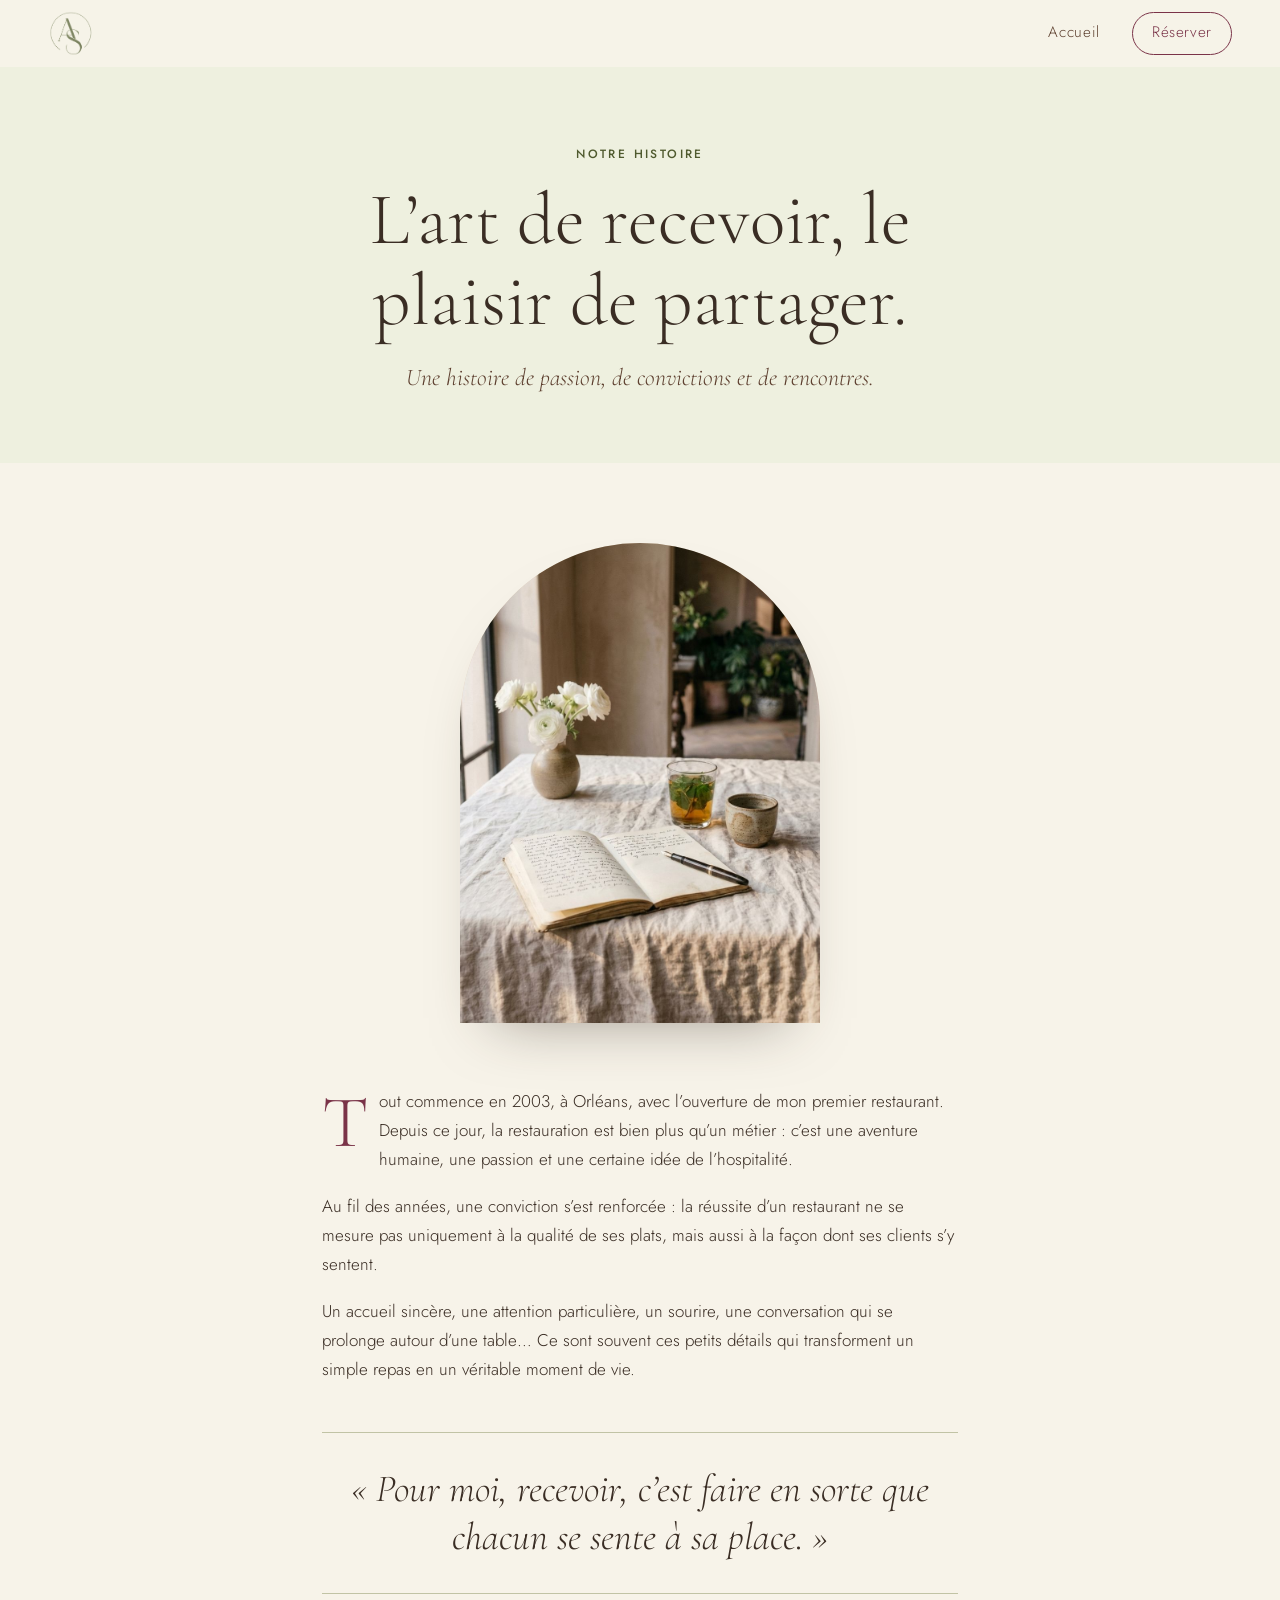
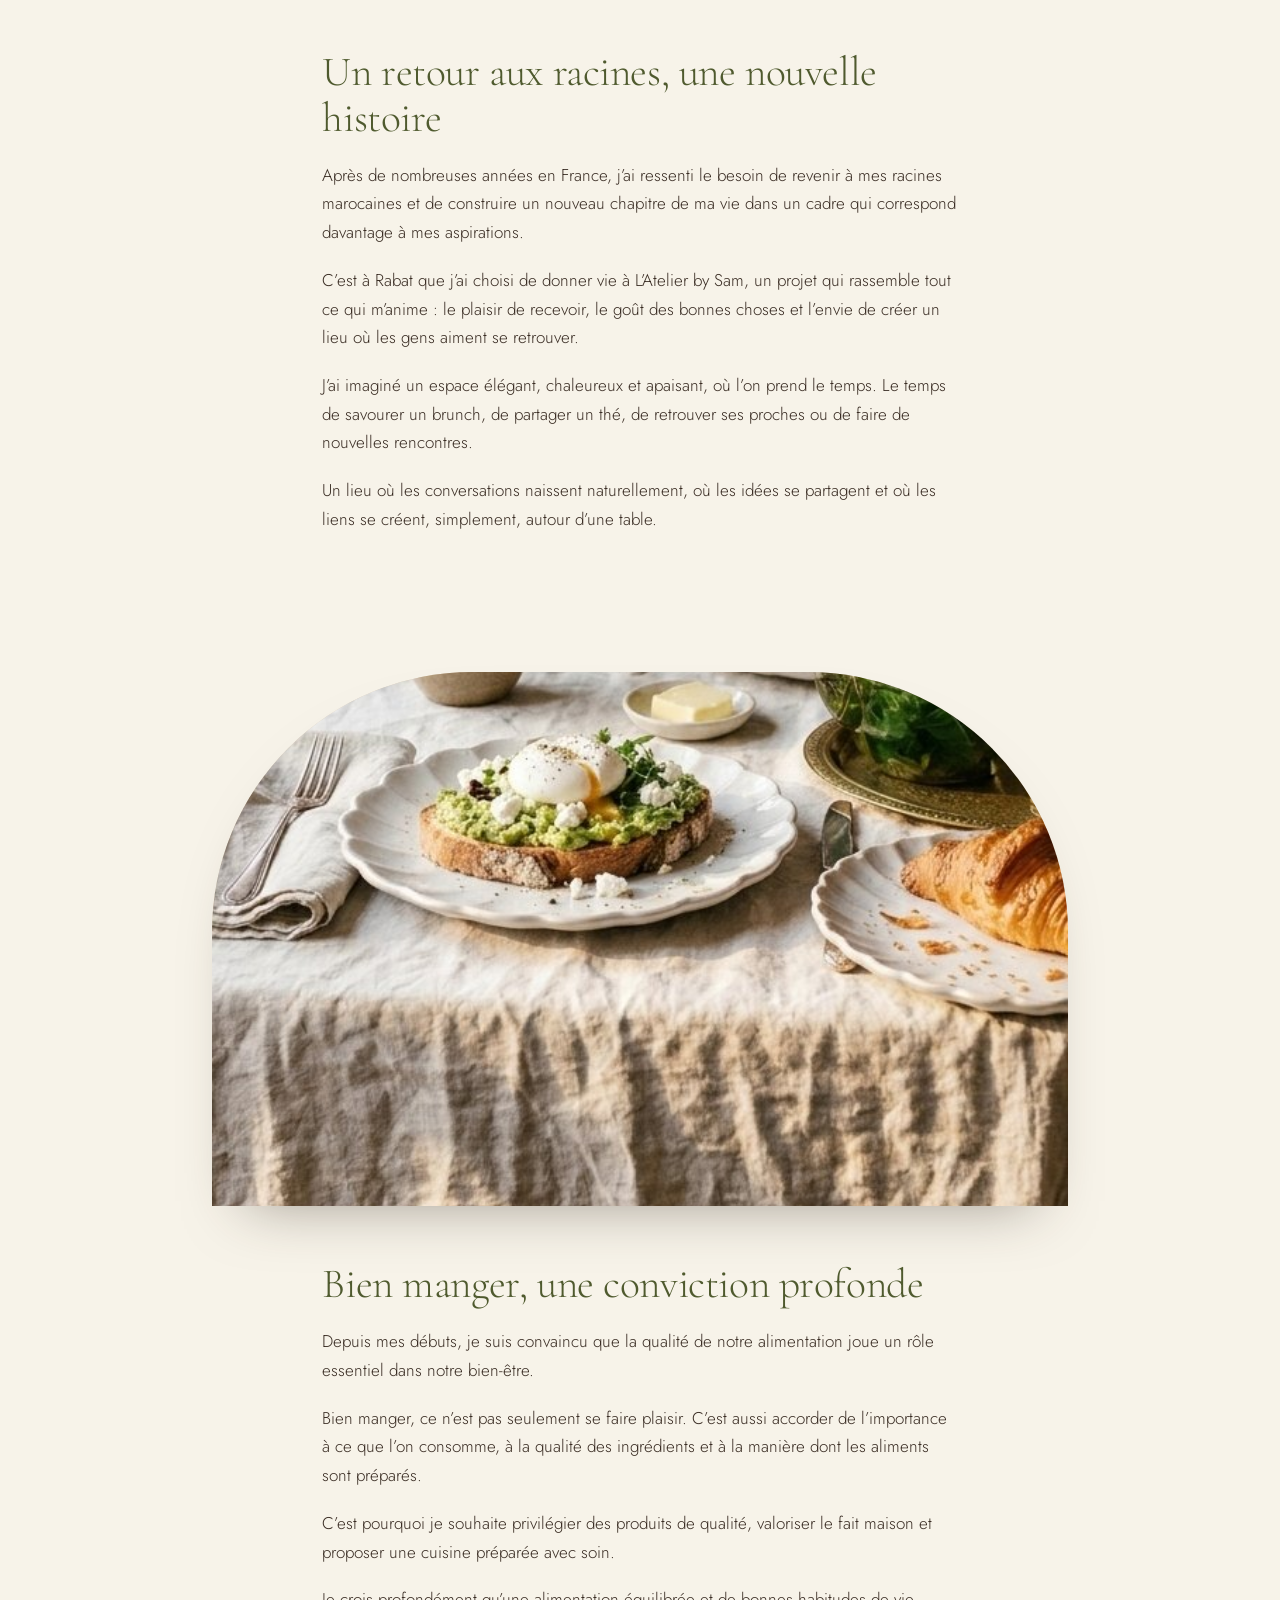
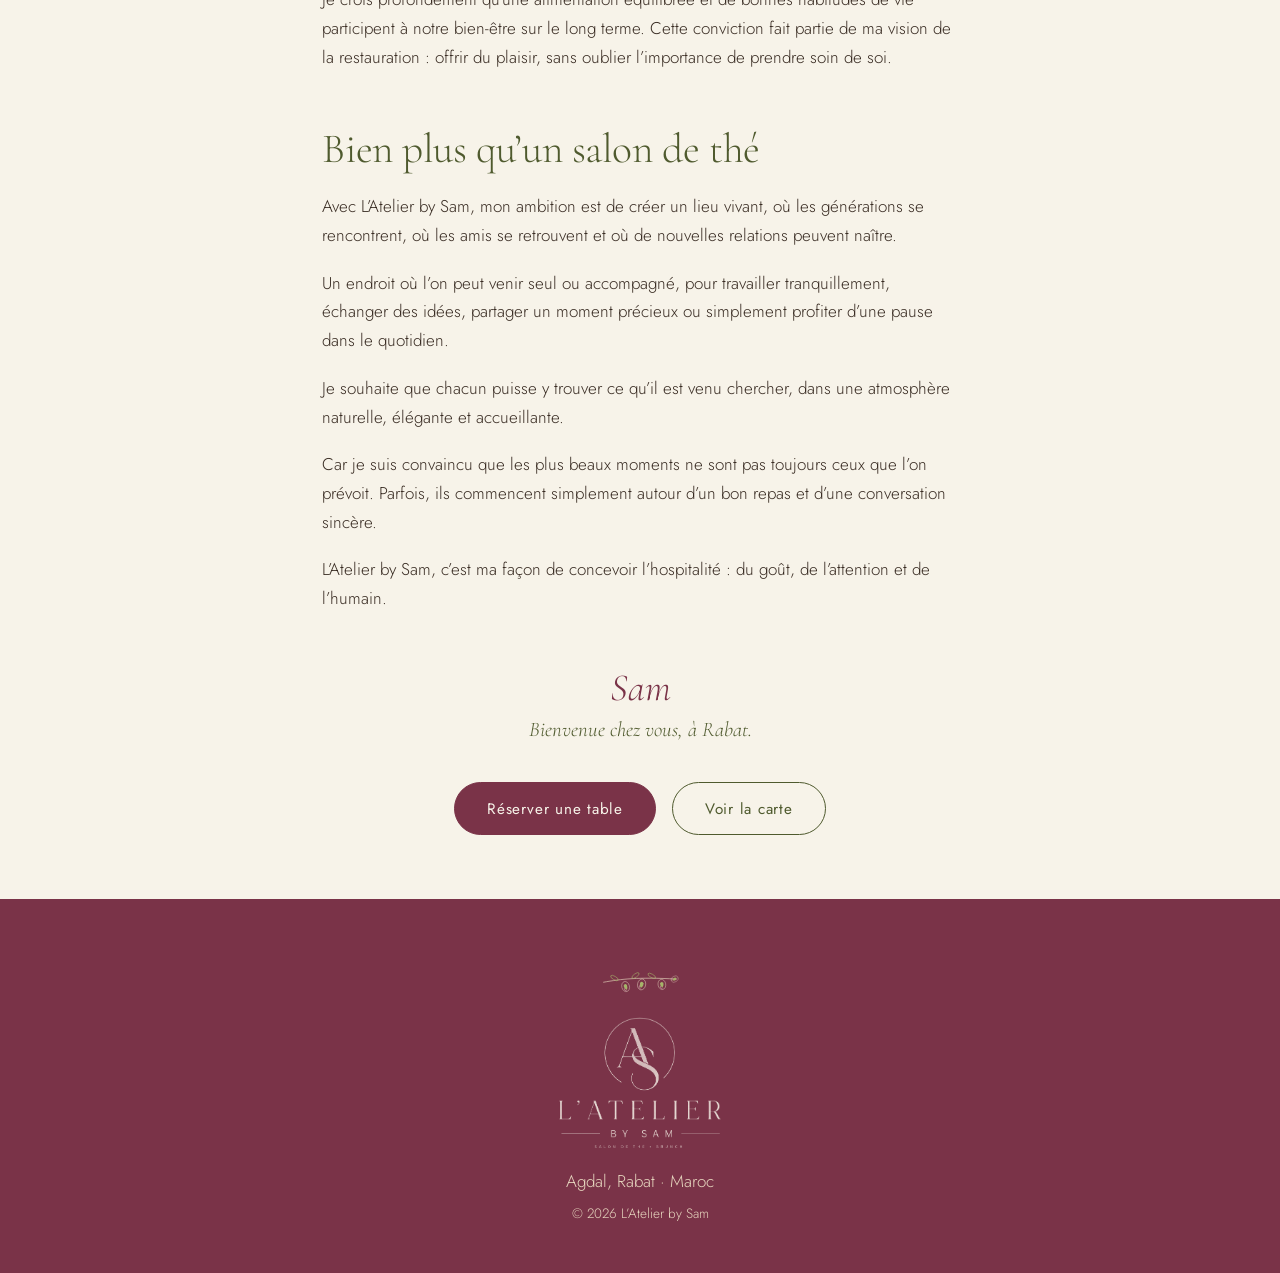
==== commit 8c26a416: "Add files via upload" ====
--- a/histoire.html
+++ b/histoire.html
@@ -33,8 +33,7 @@
 
   <article class="h-body">
     <figure class="sam-photo">
-      <!-- Foto van Sam: upload als assets/photos/sam.jpg, dan verschijnt hij vanzelf -->
-      <img src="assets/photos/sam.jpg" alt="Sam, fondateur de L’Atelier by Sam" width="600" height="800" onerror="this.remove()">
+      <img src="assets/photos/sam-schrift.jpg" alt="Un carnet ouvert et une plume sur une table en lin, avec un verre de thé à la menthe et des renoncules blanches" width="896" height="1200">
     </figure>
 
     <p class="drop">Tout commence en 2003, à Orléans, avec l’ouverture de mon premier restaurant. Depuis ce jour, la restauration est bien plus qu’un métier : c’est une aventure humaine, une passion et une certaine idée de l’hospitalité.</p>
@@ -82,8 +81,7 @@
 <footer>
   <img class="spr" src="assets/deco/noten-licht.svg" alt="" aria-hidden="true" width="90" height="34">
   <img src="assets/logo-light.png" alt="L’Atelier by Sam" width="200" height="159">
-  <p>Rue Jabal El Ayachi, Agdal, Rabat · Maroc</p>
-  <p><a href="tel:+212664724055">06 64 72 40 55</a></p>
+  <p>Agdal, Rabat · Maroc</p>
   <p class="small">© 2026 L’Atelier by Sam</p>
 </footer>
 
--- a/css/style.css
+++ b/css/style.css
@@ -209,12 +209,6 @@
 footer img{margin:0 auto 1rem;width:170px}
 footer img.spr{width:80px;margin-bottom:1.4rem}
 footer p{margin:0 auto;color:var(--sand)}
-footer p a{color:inherit;text-decoration:none}
-footer p a:hover{text-decoration:underline}
-.resa-info address{font-style:normal}
-.resa-info .addr{color:inherit;text-decoration:none;border-bottom:1px solid var(--line)}
-.resa-info .addr:hover{border-bottom-color:var(--olive)}
-.resa-info .pills{margin-top:.8rem}
 .small{font-size:.85rem;margin-top:.4rem}
 
 /* Hero: décor desktop (rings, ombres, zellige, menu) */
@@ -327,7 +321,6 @@
 .sam{background:var(--cream);padding:7rem clamp(1.2rem,6vw,6rem)}
 .sam-wrap{max-width:1100px;margin:0 auto;display:grid;grid-template-columns:minmax(0,.85fr) minmax(0,1fr);gap:clamp(2.5rem,6vw,6rem);align-items:center}
 .sam-photo{margin:0;position:relative;aspect-ratio:3/4;border-radius:999px 999px 0 0;overflow:hidden;background:linear-gradient(160deg,var(--sand),#DCCDB9);box-shadow:0 30px 60px -35px rgba(58,45,36,.5)}
-.sam-photo::after{content:"Photo de Sam";position:absolute;inset:0;display:grid;place-items:center;font-family:var(--serif);font-style:italic;font-size:1.3rem;color:var(--taupe);opacity:.8}
 .sam-photo img{position:relative;z-index:1;width:100%;height:100%;object-fit:cover}
 .sam-quote{font-family:var(--serif);font-weight:300;font-style:italic;font-size:clamp(1.8rem,3.4vw,2.7rem);line-height:1.2;color:var(--espresso);margin-bottom:1.6rem;max-width:22ch}
 .sam-text p+p{margin-top:1rem}
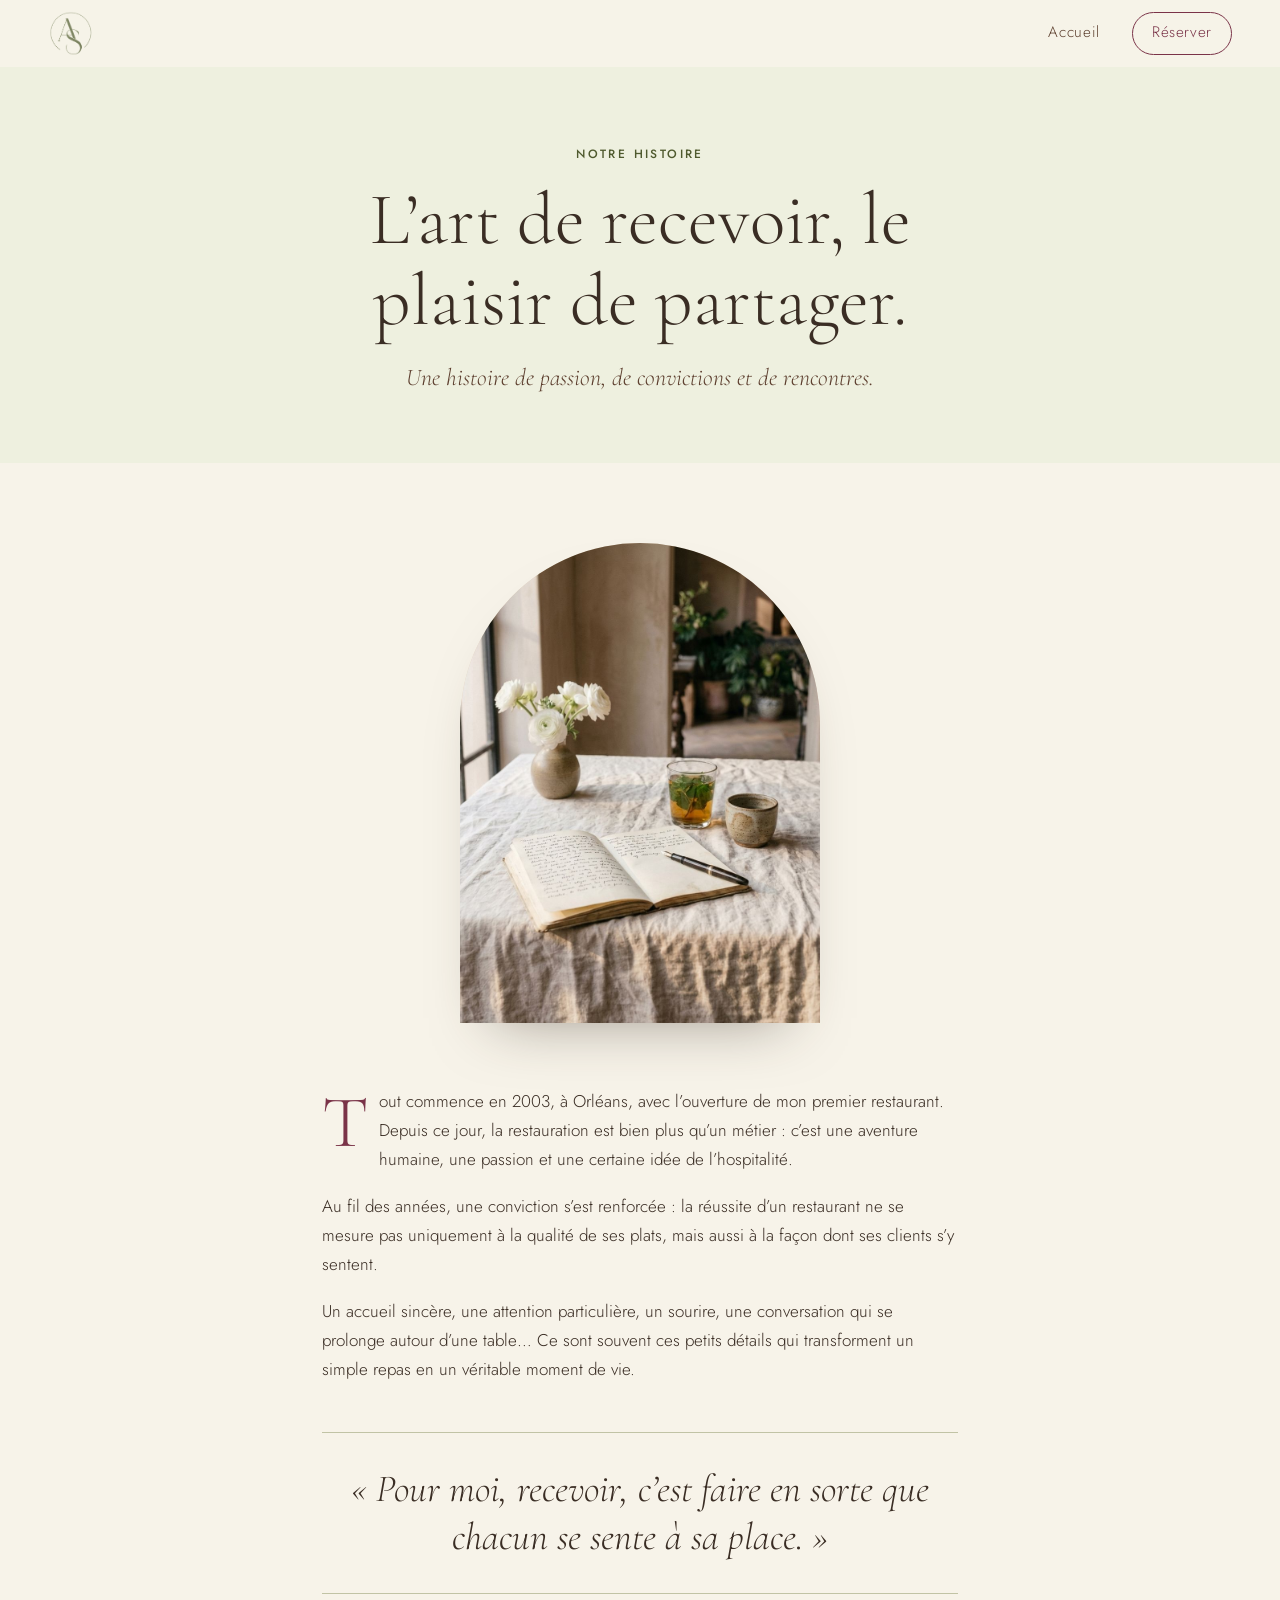
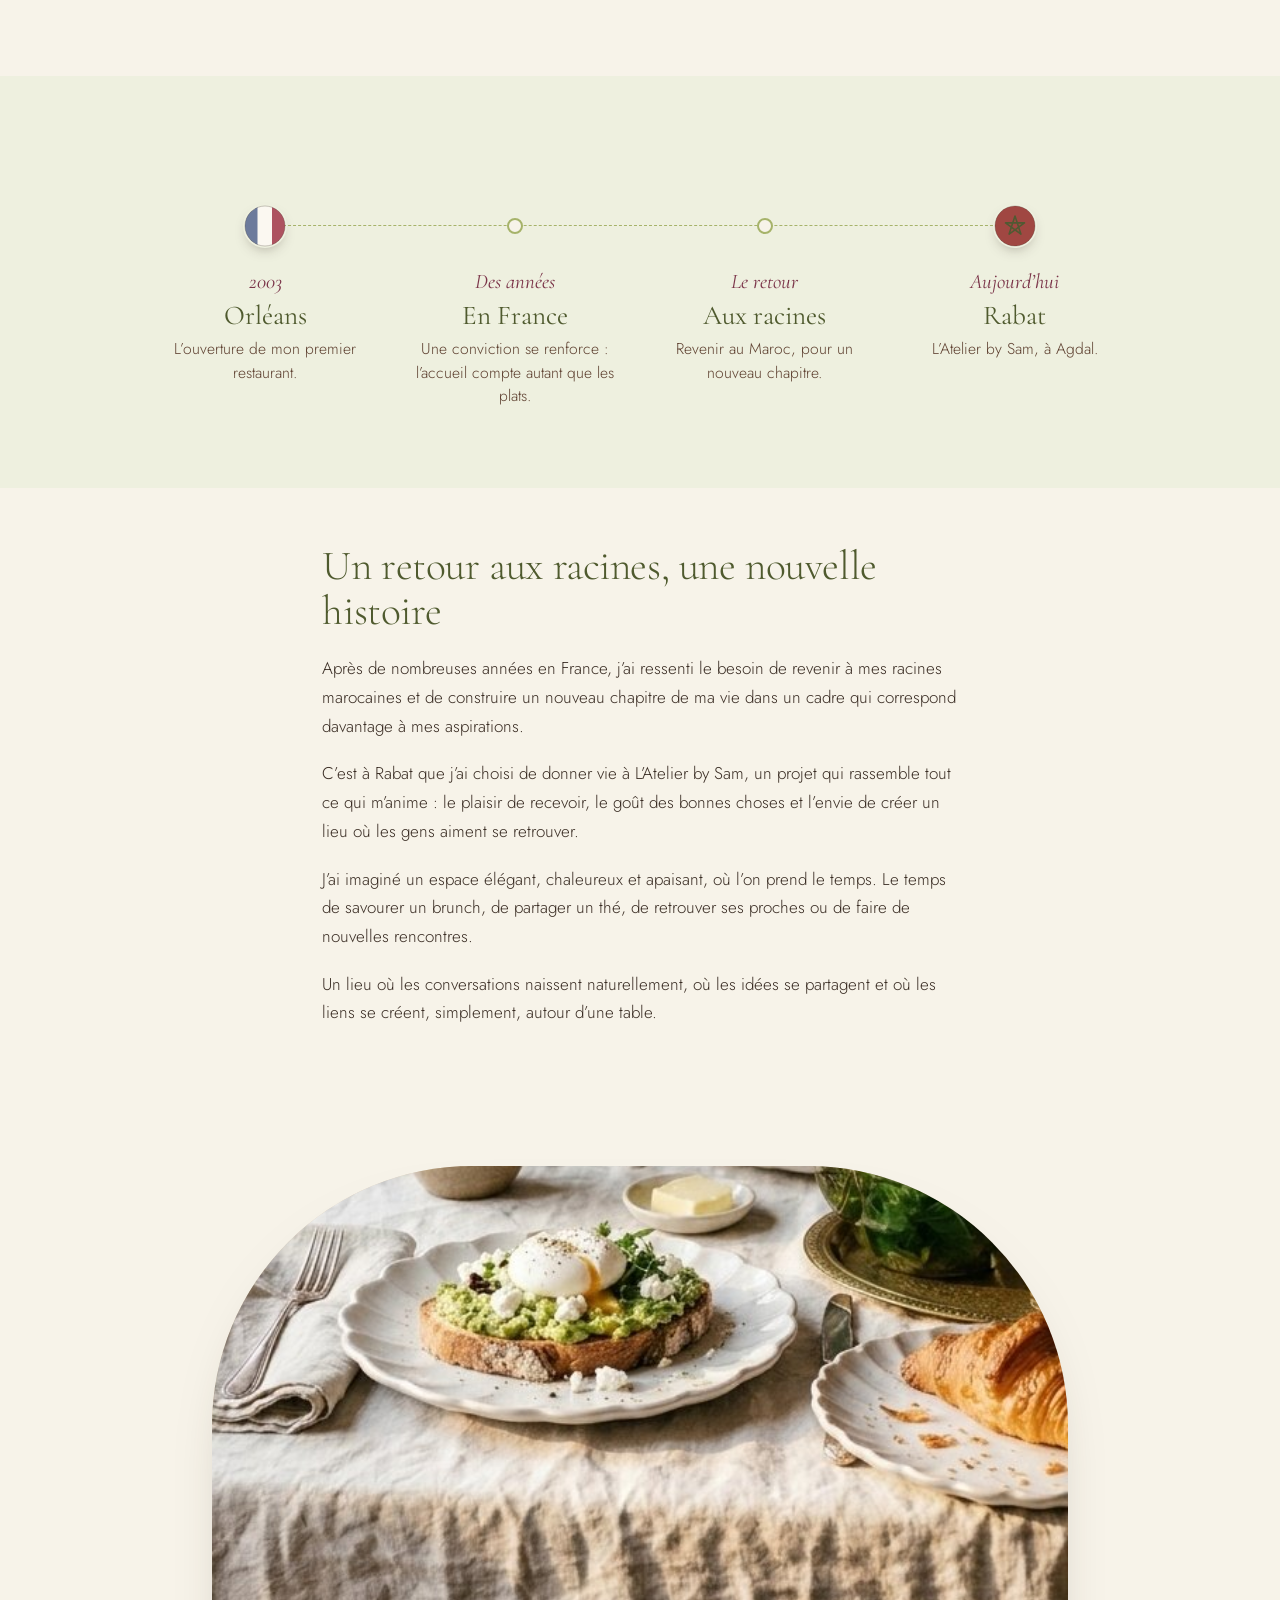
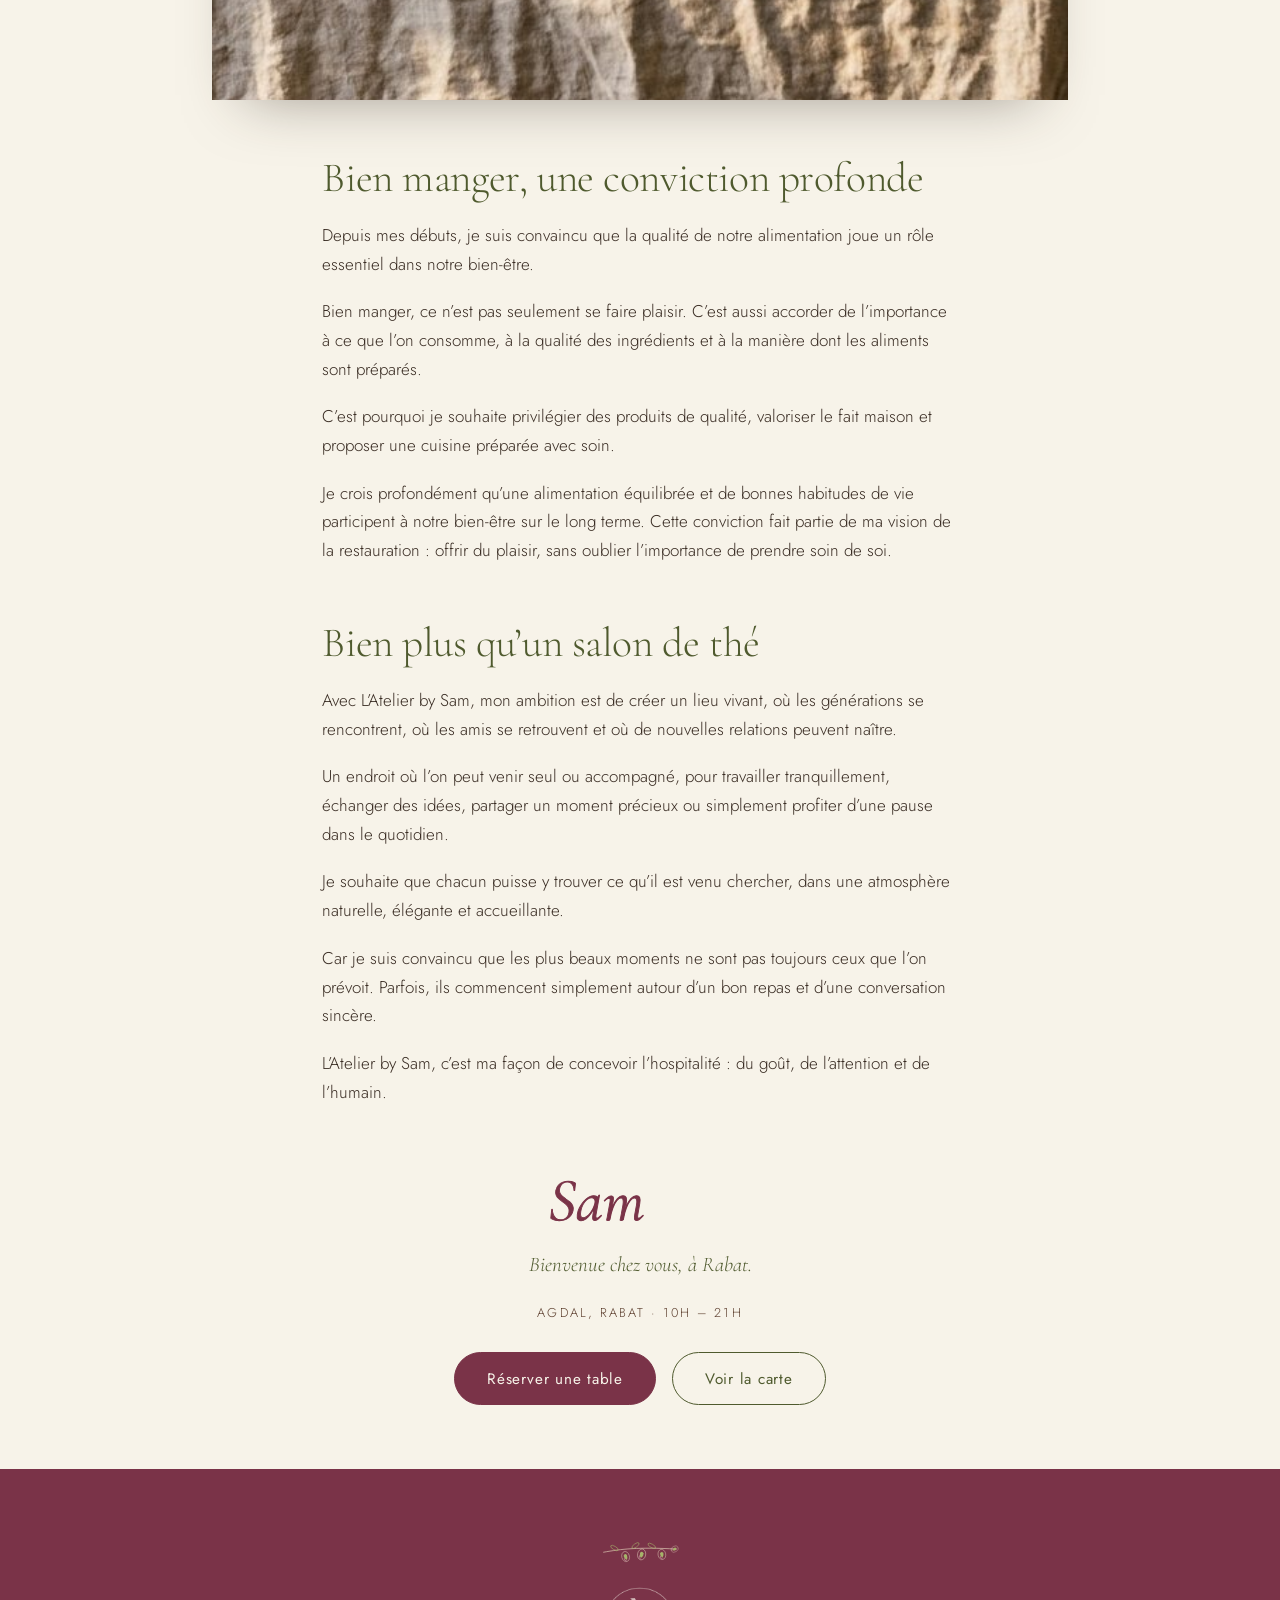
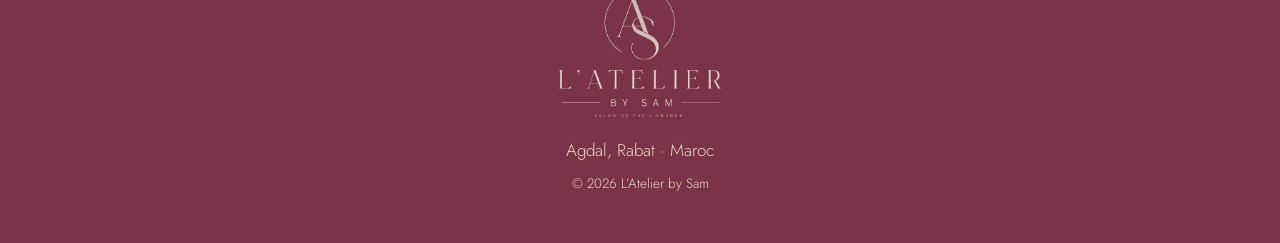
==== commit 67a41472: "Add files via upload" ====
--- a/histoire.html
+++ b/histoire.html
@@ -42,6 +42,19 @@
 
     <p class="h-pull">« Pour moi, recevoir, c’est faire en sorte que chacun se sente à sa place. »</p>
 
+  </article>
+
+  <section class="tl" aria-labelledby="tl-t">
+    <p class="eyebrow" id="tl-t">Le parcours</p>
+    <ol class="tl-list">
+      <li class="rv"><span class="tl-dot"><svg class="flag" viewBox="0 0 44 44" role="img" aria-label="France"><clipPath id="cf"><circle cx="22" cy="22" r="20"/></clipPath><g clip-path="url(#cf)"><rect width="15" height="44" fill="#6B7BA0"/><rect x="14.5" width="15" height="44" fill="#FBF8F0"/><rect x="29" width="16" height="44" fill="#B5505F"/></g><circle cx="22" cy="22" r="20" fill="none" stroke="rgba(58,45,36,.25)"/></svg></span><b class="tl-y">2003</b><h3>Orléans</h3><p>L’ouverture de mon premier restaurant.</p></li>
+      <li class="rv" style="--d:.12s"><span class="tl-dot"></span><b class="tl-y">Des années</b><h3>En France</h3><p>Une conviction se renforce : l’accueil compte autant que les plats.</p></li>
+      <li class="rv" style="--d:.24s"><span class="tl-dot"></span><b class="tl-y">Le retour</b><h3>Aux racines</h3><p>Revenir au Maroc, pour un nouveau chapitre.</p></li>
+      <li class="rv" style="--d:.36s"><span class="tl-dot"><svg class="flag" viewBox="0 0 44 44" role="img" aria-label="Maroc"><clipPath id="cm"><circle cx="22" cy="22" r="20"/></clipPath><g clip-path="url(#cm)"><rect width="44" height="44" fill="#A8453F"/></g><path d="M22 12 L27.88 30.09 L12.49 18.91 L31.51 18.91 L16.12 30.09 Z" fill="none" stroke="#4F5A2E" stroke-width="1.6" stroke-linejoin="round"/><circle cx="22" cy="22" r="20" fill="none" stroke="rgba(58,45,36,.25)"/></svg></span><b class="tl-y">Aujourd’hui</b><h3>Rabat</h3><p>L’Atelier by Sam, à Agdal.</p></li>
+    </ol>
+  </section>
+
+  <article class="h-body h-cont">
     <h2>Un retour aux racines, une nouvelle histoire</h2>
     <p>Après de nombreuses années en France, j’ai ressenti le besoin de revenir à mes racines marocaines et de construire un nouveau chapitre de ma vie dans un cadre qui correspond davantage à mes aspirations.</p>
     <p>C’est à Rabat que j’ai choisi de donner vie à L’Atelier by Sam, un projet qui rassemble tout ce qui m’anime : le plaisir de recevoir, le goût des bonnes choses et l’envie de créer un lieu où les gens aiment se retrouver.</p>
@@ -68,8 +81,9 @@
     <p>L’Atelier by Sam, c’est ma façon de concevoir l’hospitalité : du goût, de l’attention et de l’humain.</p>
 
     <div class="h-end">
-      <p class="sign">Sam</p>
+      <p class="sign" aria-label="Sam"><svg class="sign-svg" viewBox="0 0 230 96" aria-hidden="true"><text x="4" y="70" class="sign-t">Sam</text></svg></p>
       <p class="welcome">Bienvenue chez vous, à Rabat.</p>
+      <p class="h-info">Agdal, Rabat · 10h – 21h</p>
       <div class="actions">
         <a class="btn btn-solid" href="index.html#reserver">Réserver une table</a>
         <a class="btn btn-line" href="index.html#carte">Voir la carte</a>
@@ -85,5 +99,6 @@
   <p class="small">© 2026 L’Atelier by Sam</p>
 </footer>
 
+<script src="js/histoire.js"></script>
 </body>
 </html>
--- a/css/style.css
+++ b/css/style.css
@@ -365,3 +365,39 @@
 
 /* Menu: opmerking onder de categorietitel */
 .acc-note{font-family:var(--serif);font-style:italic;color:var(--taupe);font-size:1rem;margin:.6rem 0 .2rem;max-width:none}
+
+/* ===== Notre histoire: tijdlijn, handtekening, beweging ===== */
+.tl{background:var(--mist);padding:4.5rem 1.4rem 5rem;text-align:center}
+.tl .eyebrow{margin-inline:auto}
+.tl-list{list-style:none;max-width:980px;margin:2.2rem auto 0;display:grid;grid-template-columns:repeat(4,1fr);gap:1.2rem;position:relative}
+.tl-list::before{content:"";position:absolute;left:12.5%;right:12.5%;top:21px;border-top:1px dashed var(--pistache)}
+.tl-list li{position:relative;padding:0 .4rem}
+.tl-dot{display:grid;place-items:center;width:44px;height:44px;margin:0 auto 1rem;position:relative;z-index:1}
+.tl-dot:empty::after{content:"";width:12px;height:12px;border-radius:50%;background:var(--cream);border:2px solid var(--pistache)}
+.tl-dot .flag{width:44px;height:44px;filter:saturate(.9);box-shadow:0 6px 14px -6px rgba(58,45,36,.4);border-radius:50%}
+.tl-y{display:block;font-family:var(--serif);font-style:italic;font-weight:400;font-size:1.3rem;color:var(--plum)}
+.tl-list h3{font-size:1.7rem;margin:.1rem 0 .4rem}
+.tl-list p{margin:0 auto;max-width:22ch;font-size:.98rem;line-height:1.5;color:var(--taupe)}
+@media (max-width:800px){
+  .tl{text-align:left;padding:3.5rem 1.4rem 3.5rem}
+  .tl-list{grid-template-columns:1fr;gap:1.6rem;margin-left:.4rem}
+  .tl-list::before{left:21px;right:auto;top:20px;bottom:20px;border-top:0;border-left:1px dashed var(--pistache)}
+  .tl-list li{padding:0 0 0 4rem;text-align:left;min-height:44px}
+  .tl-dot{position:absolute;left:0;top:0;margin:0}
+  .tl-list p{margin:0;max-width:none}
+}
+.h-cont{padding-top:3.5rem}
+.h-cont h2:first-child{margin-top:0}
+.h-info{font-size:.8rem;letter-spacing:.16em;text-transform:uppercase;color:var(--taupe);margin:-1rem auto 1.8rem!important}
+/* handtekening: de lijn tekent "Sam", daarna vult hij zich */
+.sign-svg{width:190px;height:80px;display:block;margin:0 auto;overflow:visible}
+.sign-t{font-family:var(--serif);font-style:italic;font-weight:400;font-size:74px;fill:var(--plum);stroke:var(--plum);stroke-width:1.1;stroke-linejoin:round}
+.js .sign .sign-t{fill:transparent;stroke-dasharray:420;stroke-dashoffset:420}
+.js .sign.in .sign-t{animation:sign-draw 2.4s .2s ease forwards,sign-fill .8s 2s ease forwards}
+@keyframes sign-draw{to{stroke-dashoffset:0}}
+@keyframes sign-fill{to{fill:var(--plum)}}
+/* zacht verschijnen bij het scrollen (alleen als JS draait en je geen "minder beweging" hebt gekozen) */
+.js .rv{opacity:0;transform:translateY(18px);transition:opacity .9s ease var(--d,0s),transform .9s cubic-bezier(.2,.7,.2,1) var(--d,0s)}
+.js .rv.in{opacity:1;transform:none}
+.js .sam-photo.rv{transform:translateY(26px) scale(.97)}
+.js .sam-photo.rv.in{transform:none}
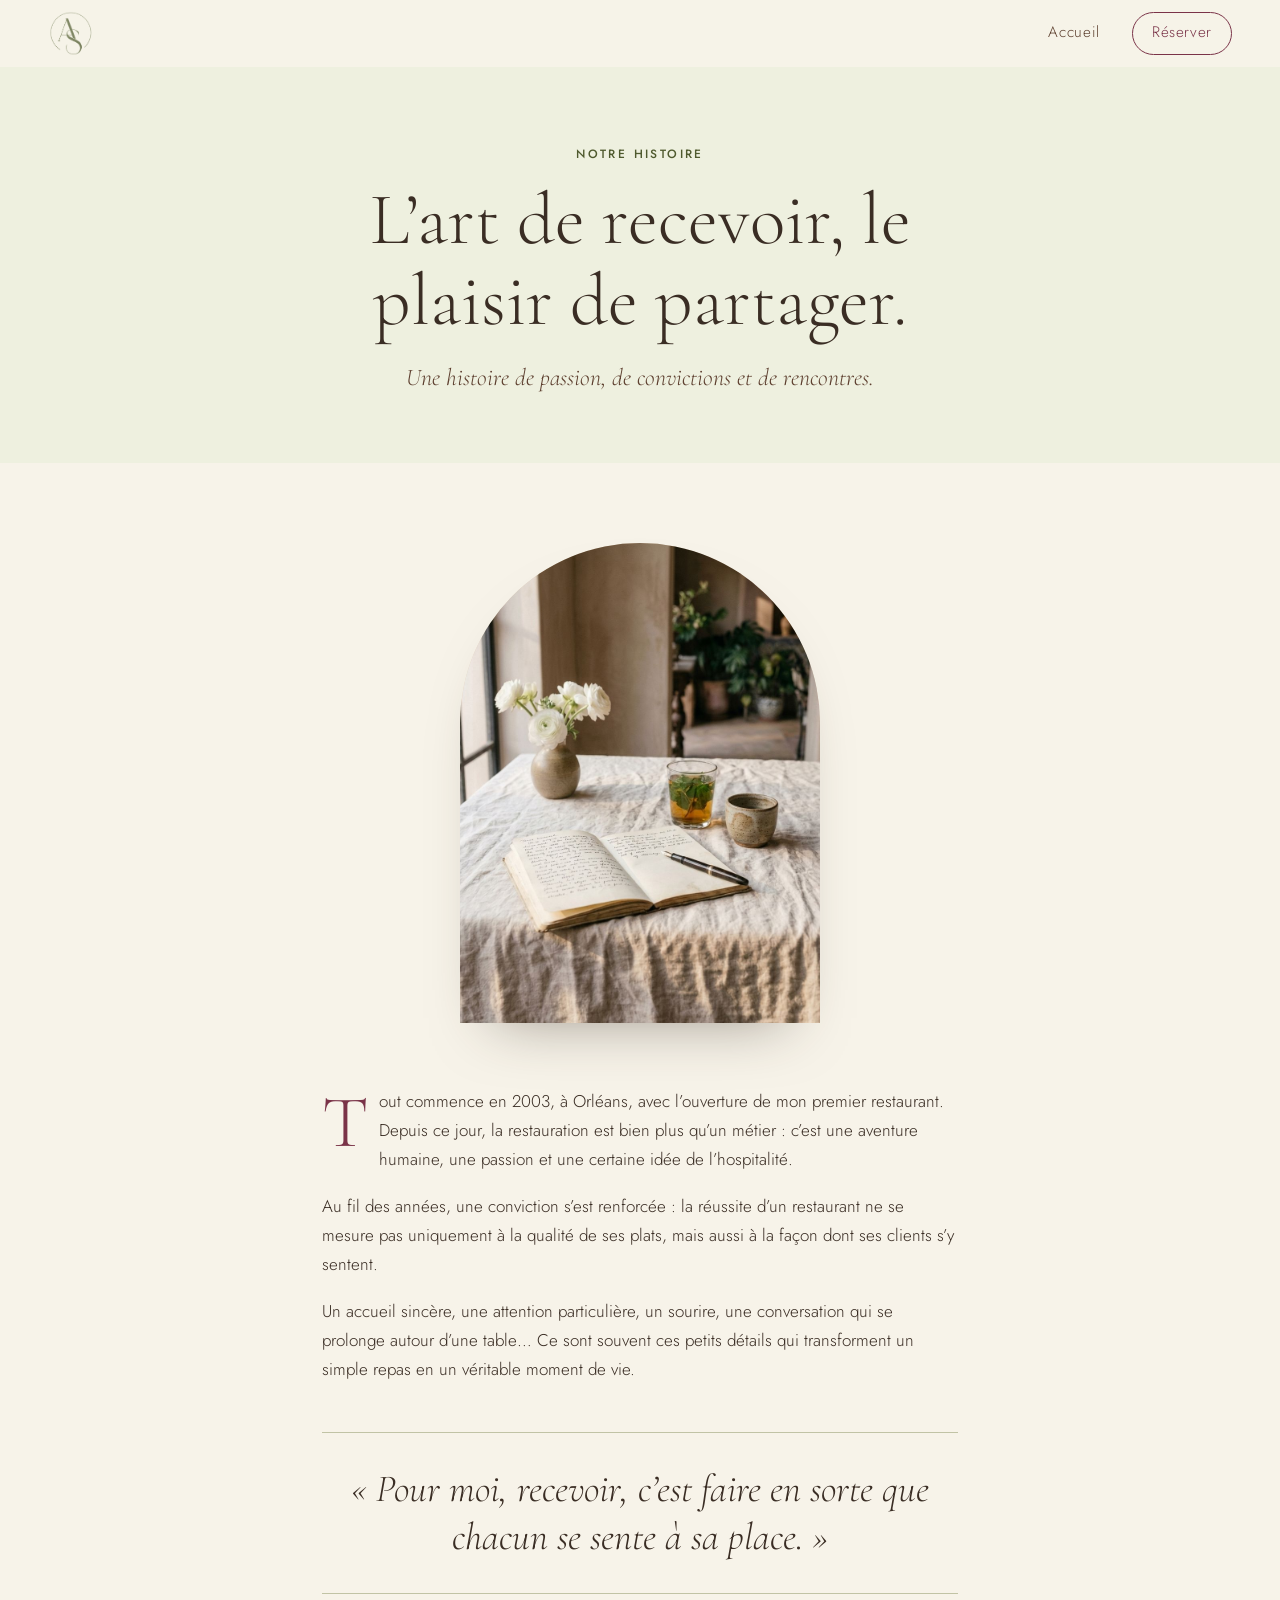
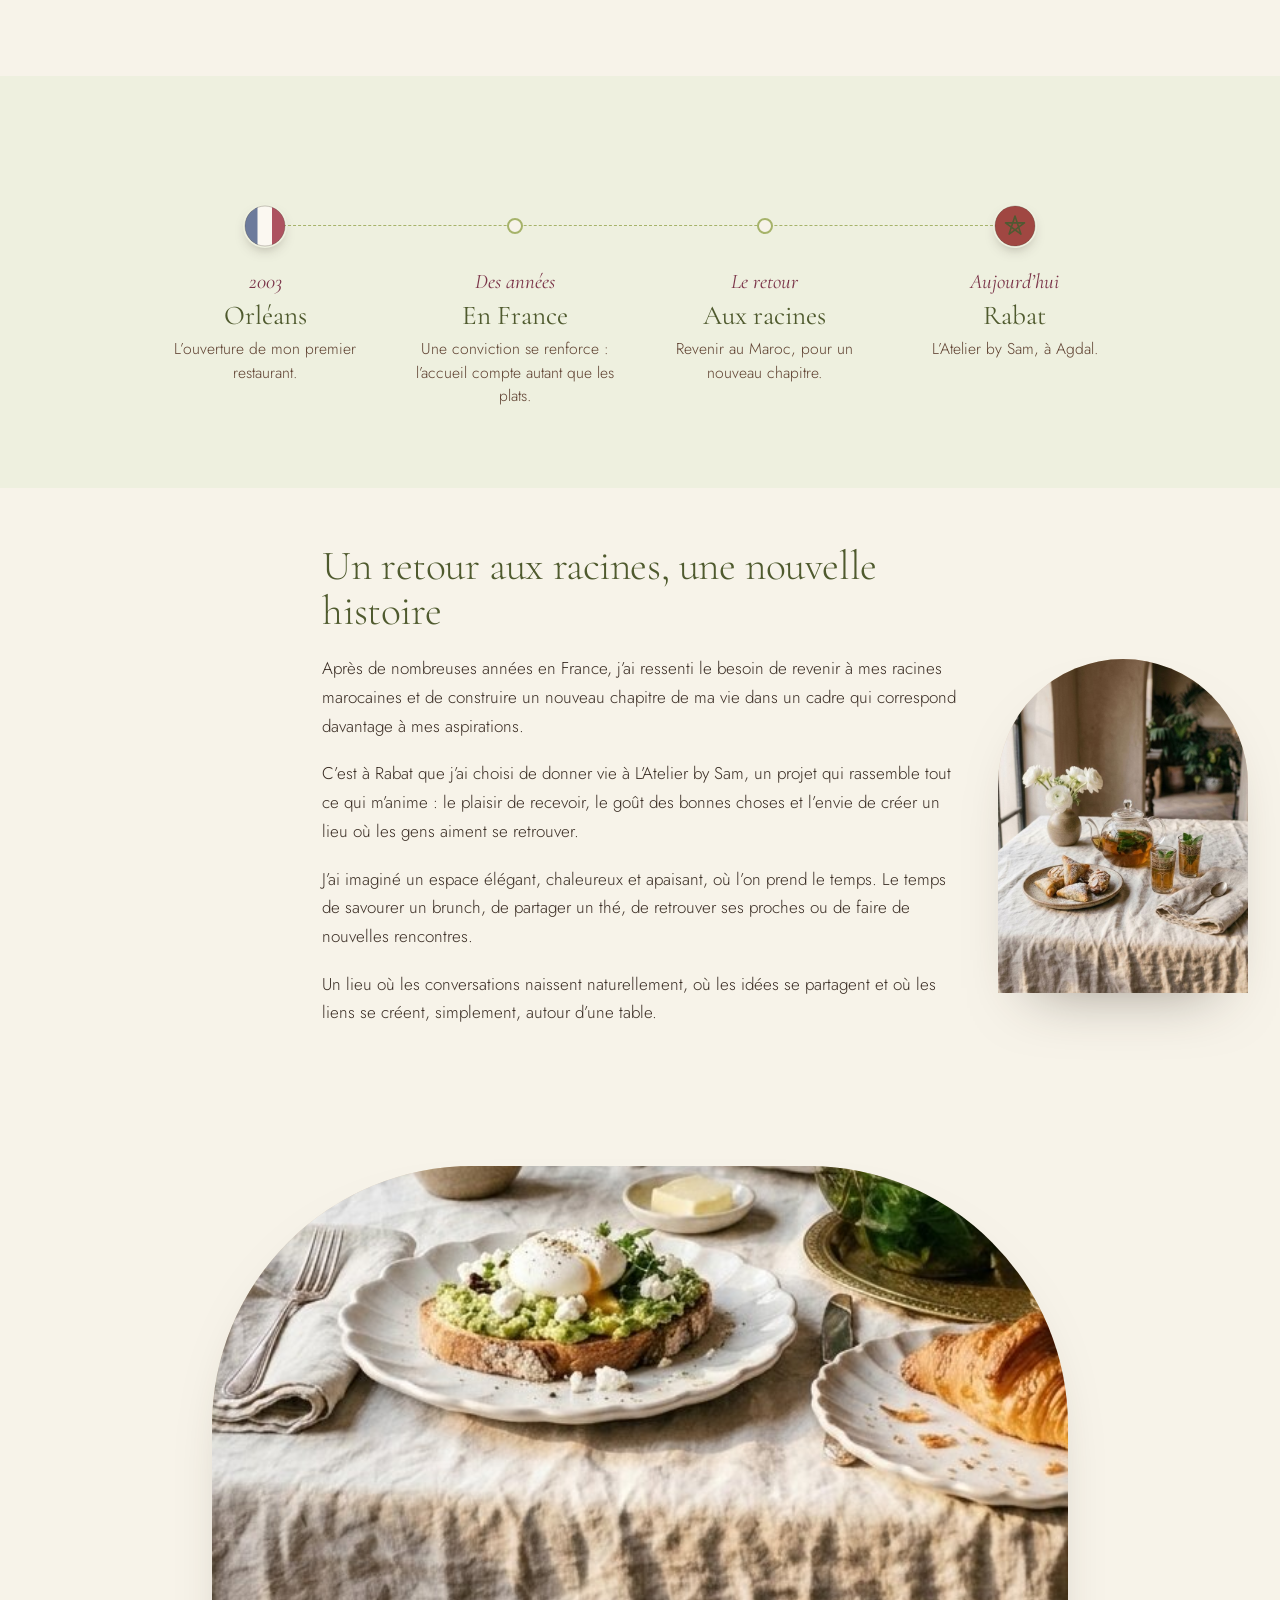
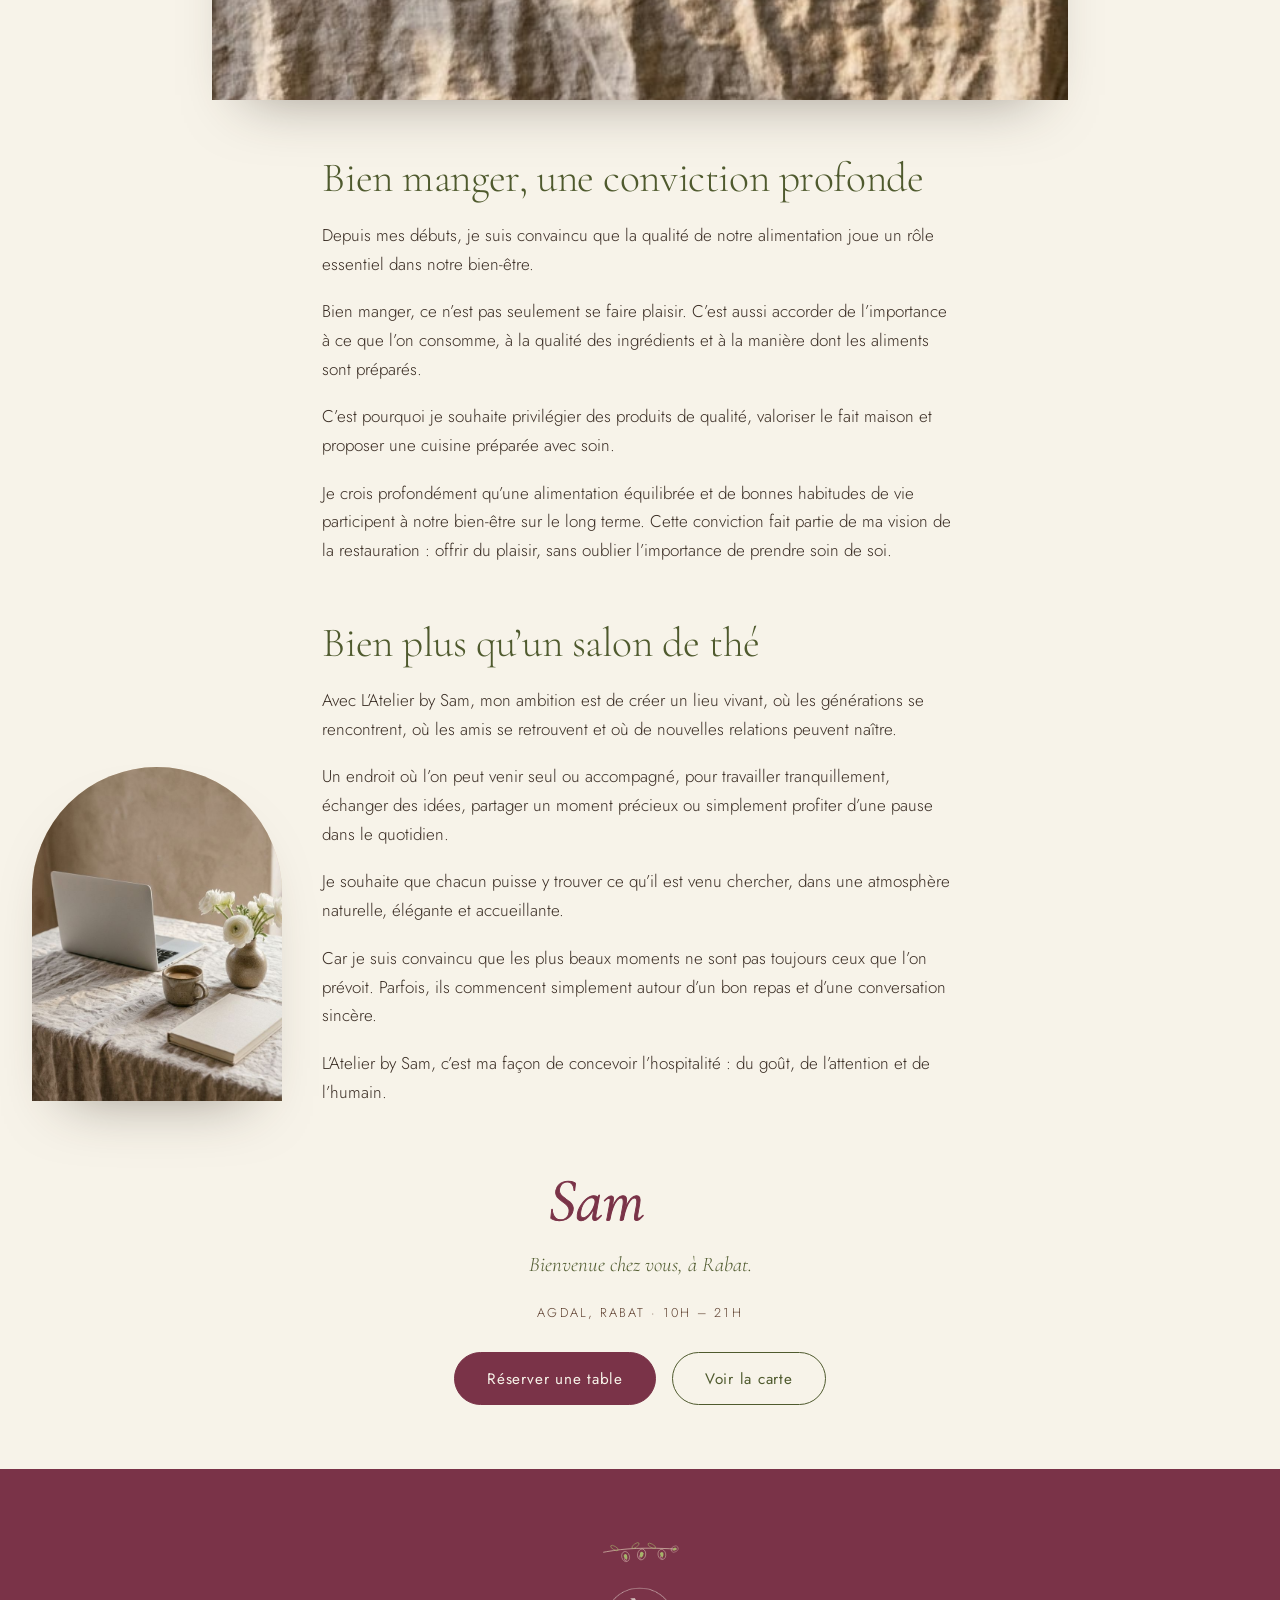
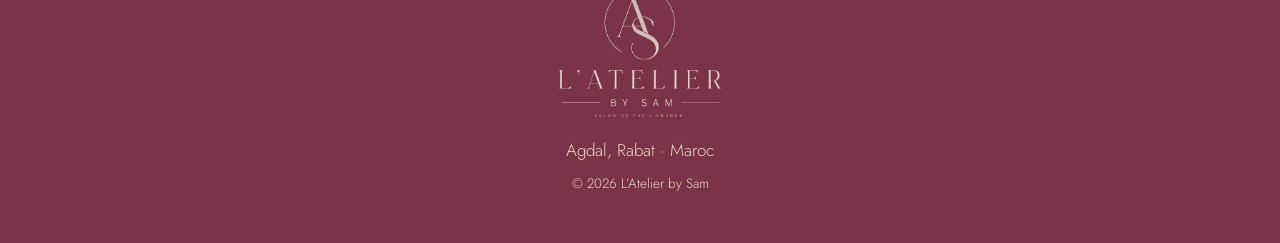
==== commit 581102ea: "Add files via upload" ====
--- a/histoire.html
+++ b/histoire.html
@@ -56,6 +56,7 @@
 
   <article class="h-body h-cont">
     <h2>Un retour aux racines, une nouvelle histoire</h2>
+    <figure class="h-fig h-fig-r"><img src="assets/photos/the-menthe.jpg" alt="Une théière en verre, du thé à la menthe et des pâtisseries aux amandes sur une table en lin" width="672" height="900" loading="lazy"></figure>
     <p>Après de nombreuses années en France, j’ai ressenti le besoin de revenir à mes racines marocaines et de construire un nouveau chapitre de ma vie dans un cadre qui correspond davantage à mes aspirations.</p>
     <p>C’est à Rabat que j’ai choisi de donner vie à L’Atelier by Sam, un projet qui rassemble tout ce qui m’anime : le plaisir de recevoir, le goût des bonnes choses et l’envie de créer un lieu où les gens aiment se retrouver.</p>
     <p>J’ai imaginé un espace élégant, chaleureux et apaisant, où l’on prend le temps. Le temps de savourer un brunch, de partager un thé, de retrouver ses proches ou de faire de nouvelles rencontres.</p>
@@ -75,6 +76,7 @@
 
     <h2>Bien plus qu’un salon de thé</h2>
     <p>Avec L’Atelier by Sam, mon ambition est de créer un lieu vivant, où les générations se rencontrent, où les amis se retrouvent et où de nouvelles relations peuvent naître.</p>
+    <figure class="h-fig h-fig-l"><img src="assets/photos/travailler.jpg" alt="Un ordinateur portable, un café et des renoncules blanches sur une table en lin" width="672" height="900" loading="lazy"></figure>
     <p>Un endroit où l’on peut venir seul ou accompagné, pour travailler tranquillement, échanger des idées, partager un moment précieux ou simplement profiter d’une pause dans le quotidien.</p>
     <p>Je souhaite que chacun puisse y trouver ce qu’il est venu chercher, dans une atmosphère naturelle, élégante et accueillante.</p>
     <p>Car je suis convaincu que les plus beaux moments ne sont pas toujours ceux que l’on prévoit. Parfois, ils commencent simplement autour d’un bon repas et d’une conversation sincère.</p>
--- a/css/style.css
+++ b/css/style.css
@@ -401,3 +401,13 @@
 .js .rv.in{opacity:1;transform:none}
 .js .sam-photo.rv{transform:translateY(26px) scale(.97)}
 .js .sam-photo.rv.in{transform:none}
+
+/* Notre histoire: petites photos en boog naast de tekst */
+.h-fig{margin:2rem auto;width:min(72vw,300px);aspect-ratio:3/4;border-radius:999px 999px 0 0;overflow:hidden;box-shadow:0 30px 60px -35px rgba(58,45,36,.5);background:var(--sand)}
+.h-fig img{width:100%;height:100%;object-fit:cover}
+.h-body::after{content:"";display:block;clear:both}
+@media (min-width:1280px){
+  .h-fig{width:250px;margin:.3rem 0 1.5rem}
+  .h-fig-r{float:right;margin-right:-290px}
+  .h-fig-l{float:left;margin-left:-290px}
+}
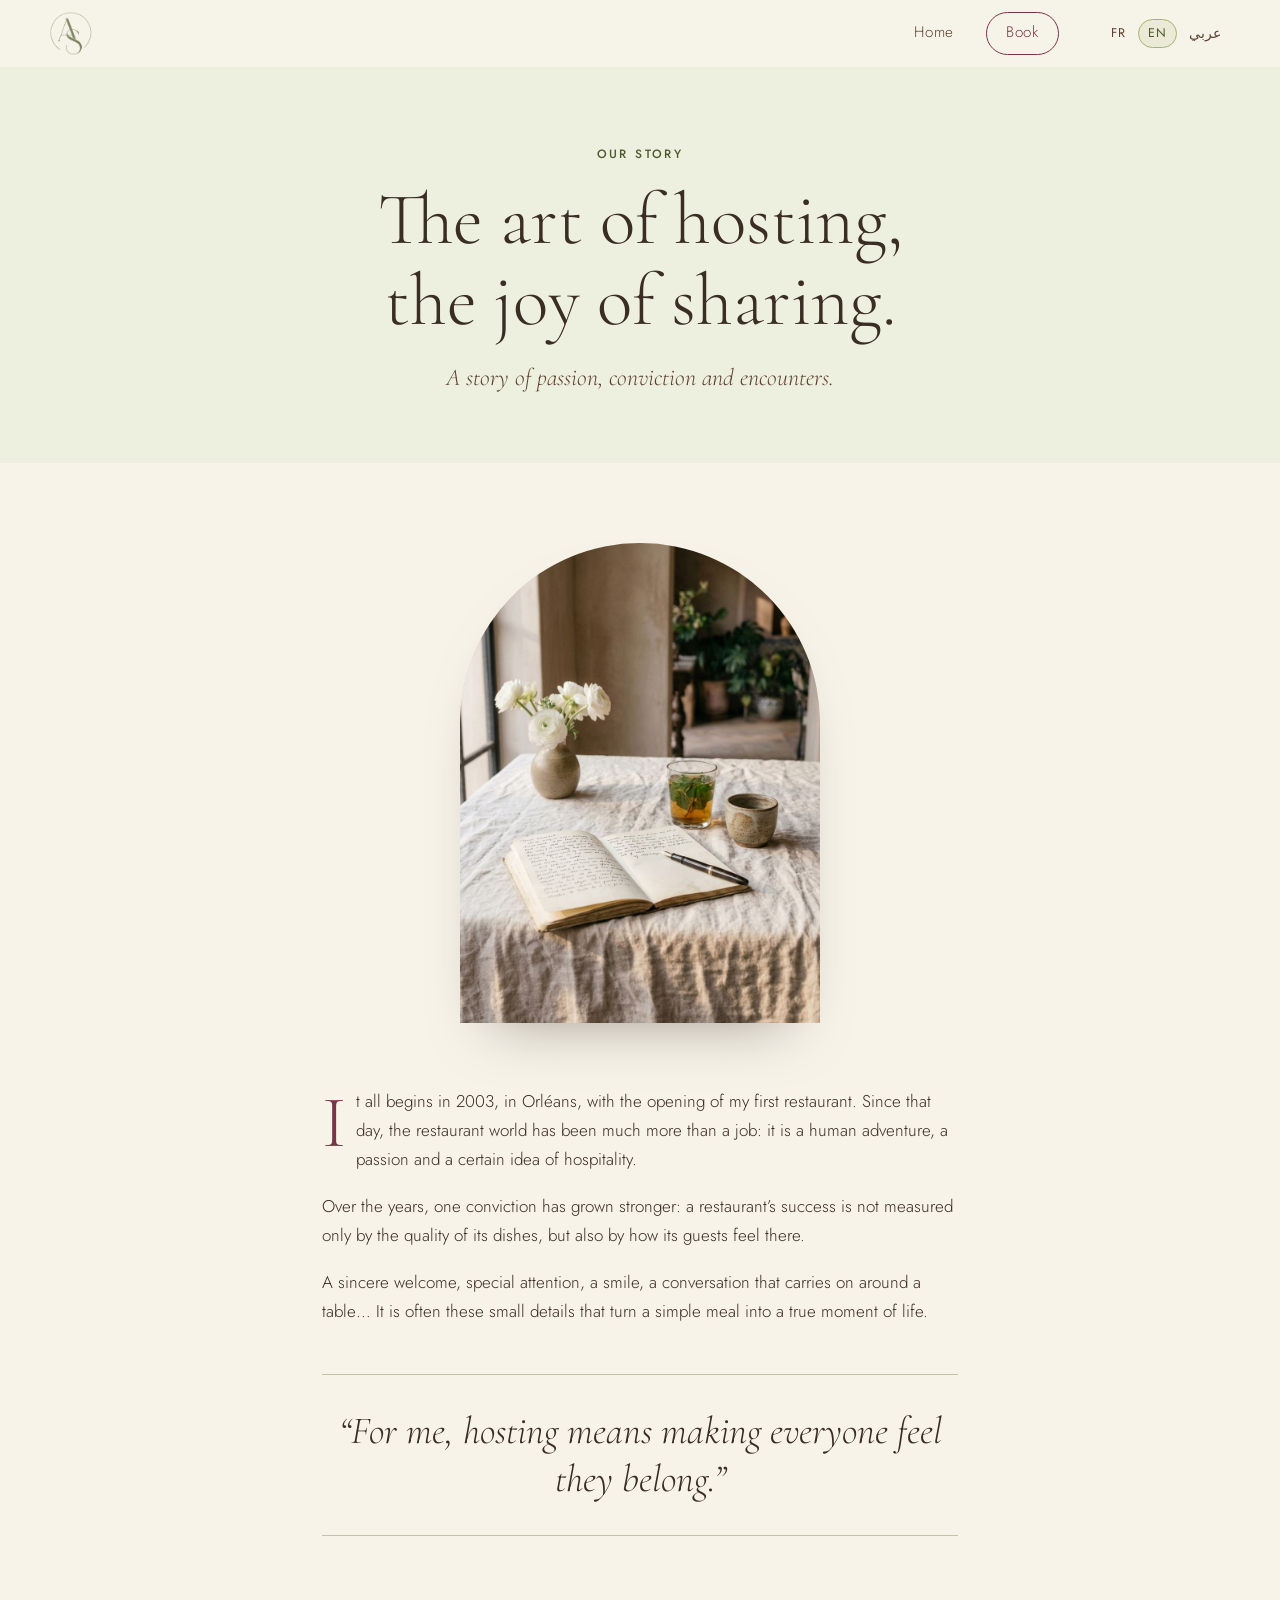
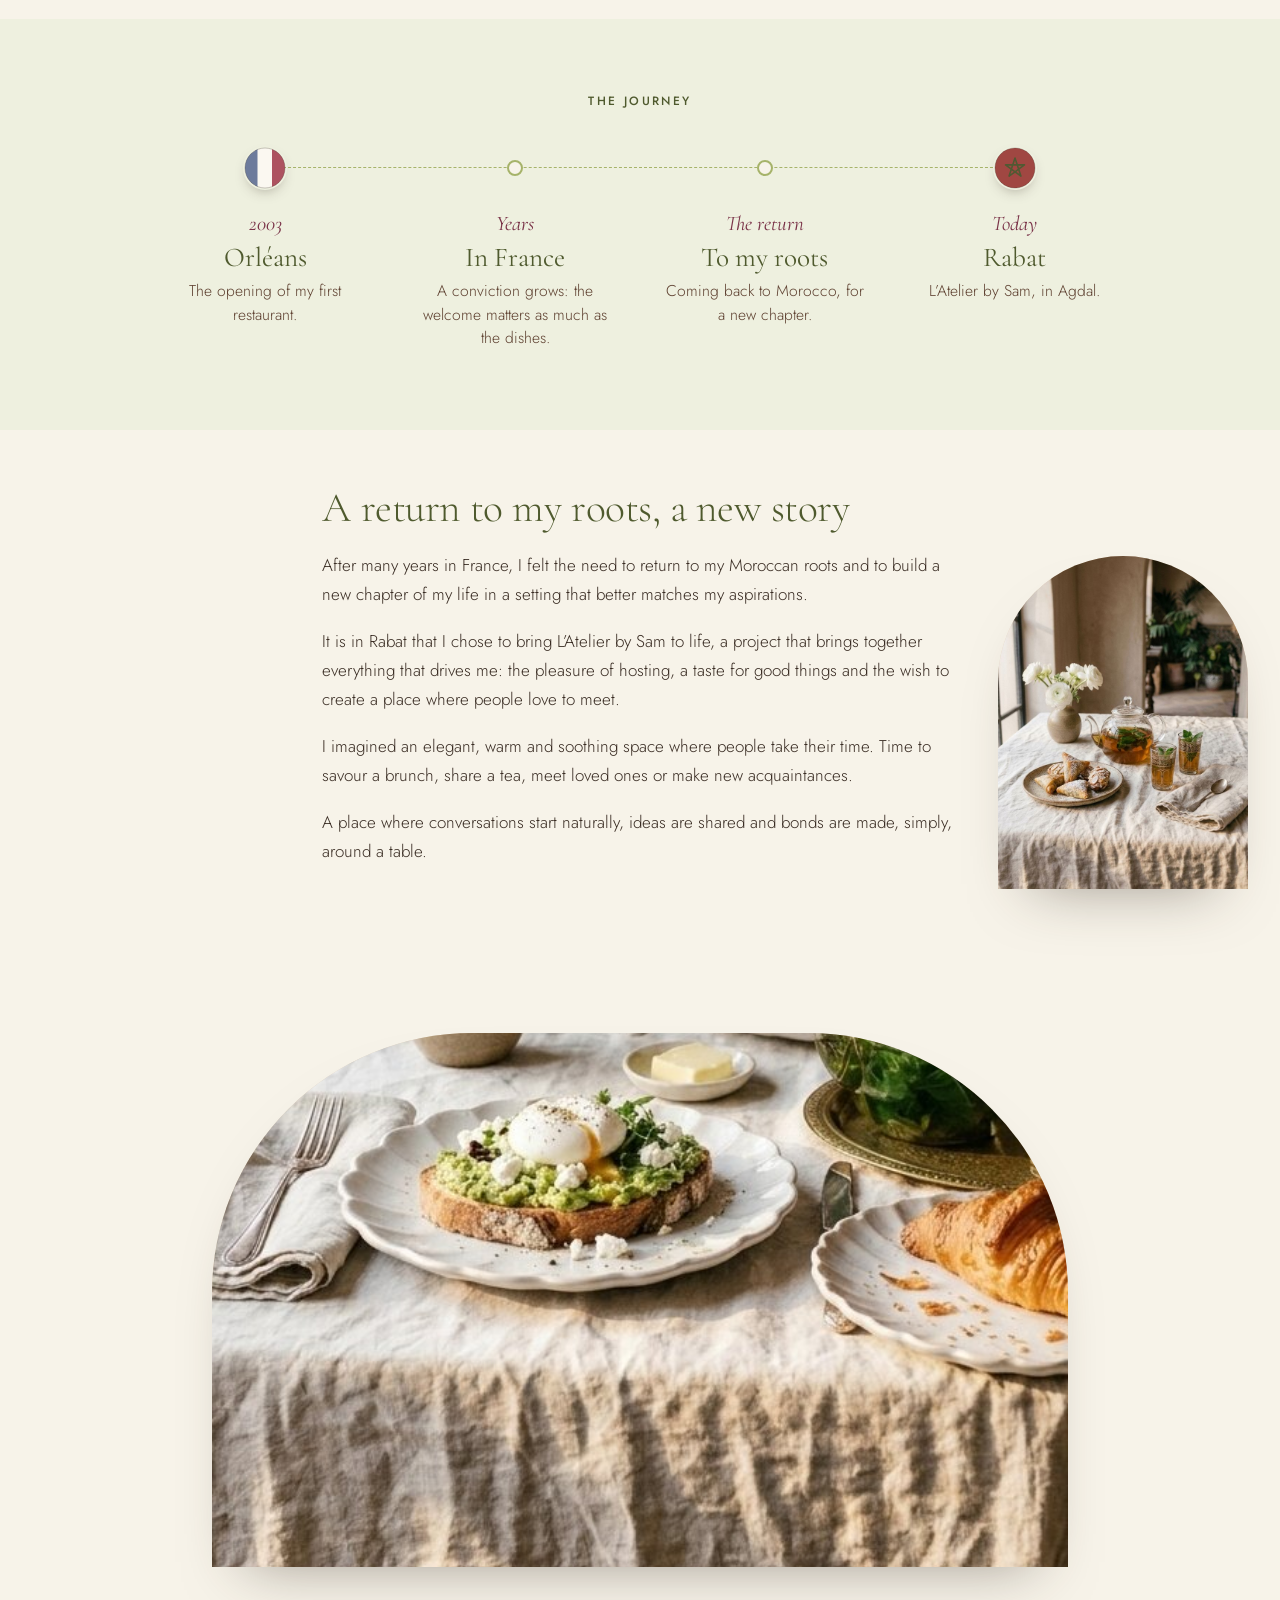
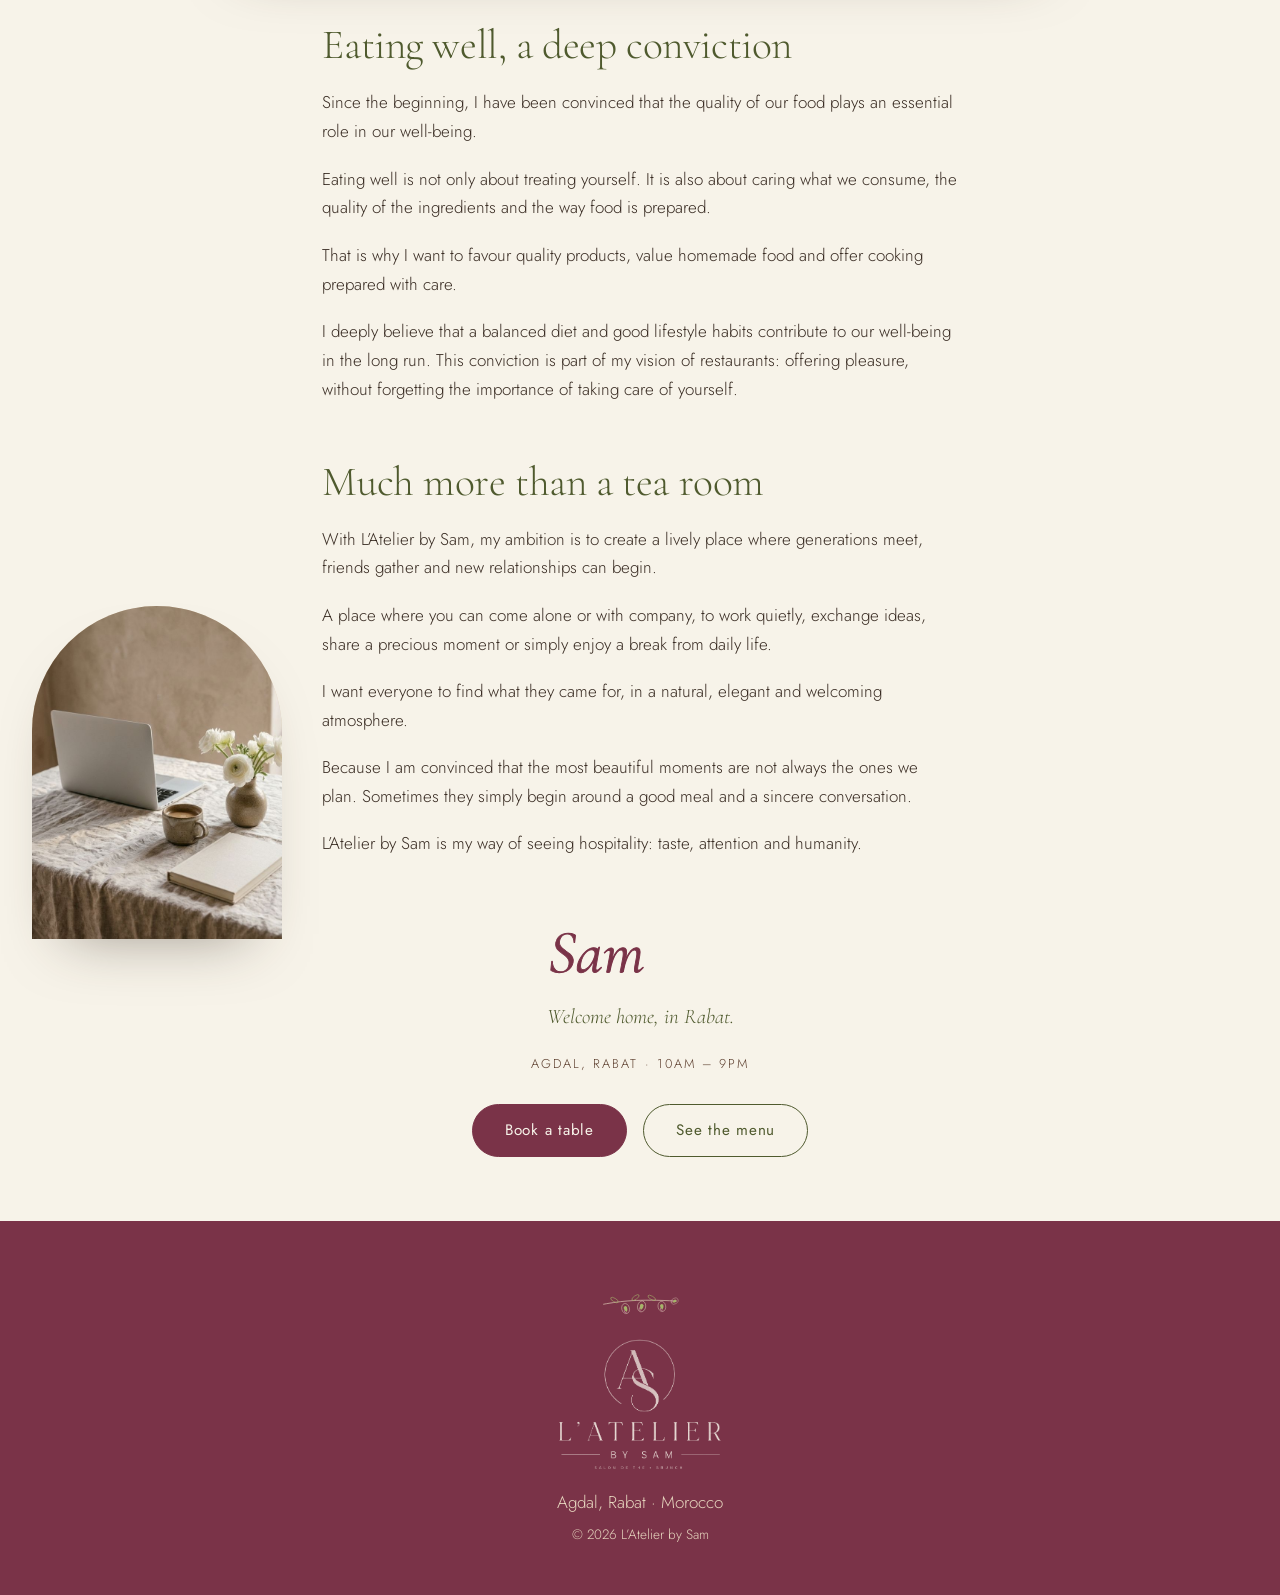
==== commit 27a4e630: "Add files via upload" ====
--- a/histoire.html
+++ b/histoire.html
@@ -11,6 +11,7 @@
 <link rel="preconnect" href="https://fonts.gstatic.com" crossorigin>
 <link href="https://fonts.googleapis.com/css2?family=Cormorant+Garamond:ital,wght@0,300;0,400;0,500;1,300;1,400&family=Jost:wght@300;400;500&display=swap" rel="stylesheet">
 <link rel="stylesheet" href="css/style.css">
+<script src="js/i18n.js"></script>
 </head>
 <body>
 
--- a/css/style.css
+++ b/css/style.css
@@ -411,3 +411,20 @@
   .h-fig-r{float:right;margin-right:-290px}
   .h-fig-l{float:left;margin-left:-290px}
 }
+
+/* ===== Taalkeuze (FR / EN / عربي) ===== */
+.lang{display:flex;gap:.1rem;margin-inline-start:.6rem}
+.lang button{font:400 .78rem var(--sans);letter-spacing:.06em;background:none;border:1px solid transparent;border-radius:999px;padding:.22rem .6rem;color:var(--taupe);cursor:pointer;transition:color .2s,border-color .2s,background .2s}
+.lang button:hover{color:var(--olive)}
+.lang button[aria-pressed="true"]{border-color:var(--pistache);color:var(--olive);background:rgba(166,179,106,.14)}
+.lang button[lang="ar"]{font-family:"Tajawal",var(--sans);font-size:.9rem;letter-spacing:0}
+/* Arabisch: eigen lettertypes, geen schuine of gespatieerde letters (dat breekt het schrift) */
+html[lang="ar"]{--serif:"Amiri","Noto Naskh Arabic","Cormorant Garamond",Georgia,serif;--sans:"Tajawal","Noto Sans Arabic","Jost","Helvetica Neue",Arial,sans-serif}
+html[lang="ar"] *{font-style:normal!important;letter-spacing:0!important;text-transform:none!important}
+html[lang="ar"] body{line-height:1.9}
+html[lang="ar"] .h-body .drop::first-letter{float:none;font:inherit;color:inherit;padding:0}
+/* Arabisch: de horizontale fotoreeks blijft van links naar rechts lopen, de tekst erin gaat van rechts naar links */
+html[lang="ar"] .arcade .track{direction:ltr}
+html[lang="ar"] .arcade .pan{direction:rtl}
+html[lang="ar"] footer .small{direction:ltr}
+html[lang="ar"] .sign-svg,html[lang="ar"] .sign-t{direction:ltr}
